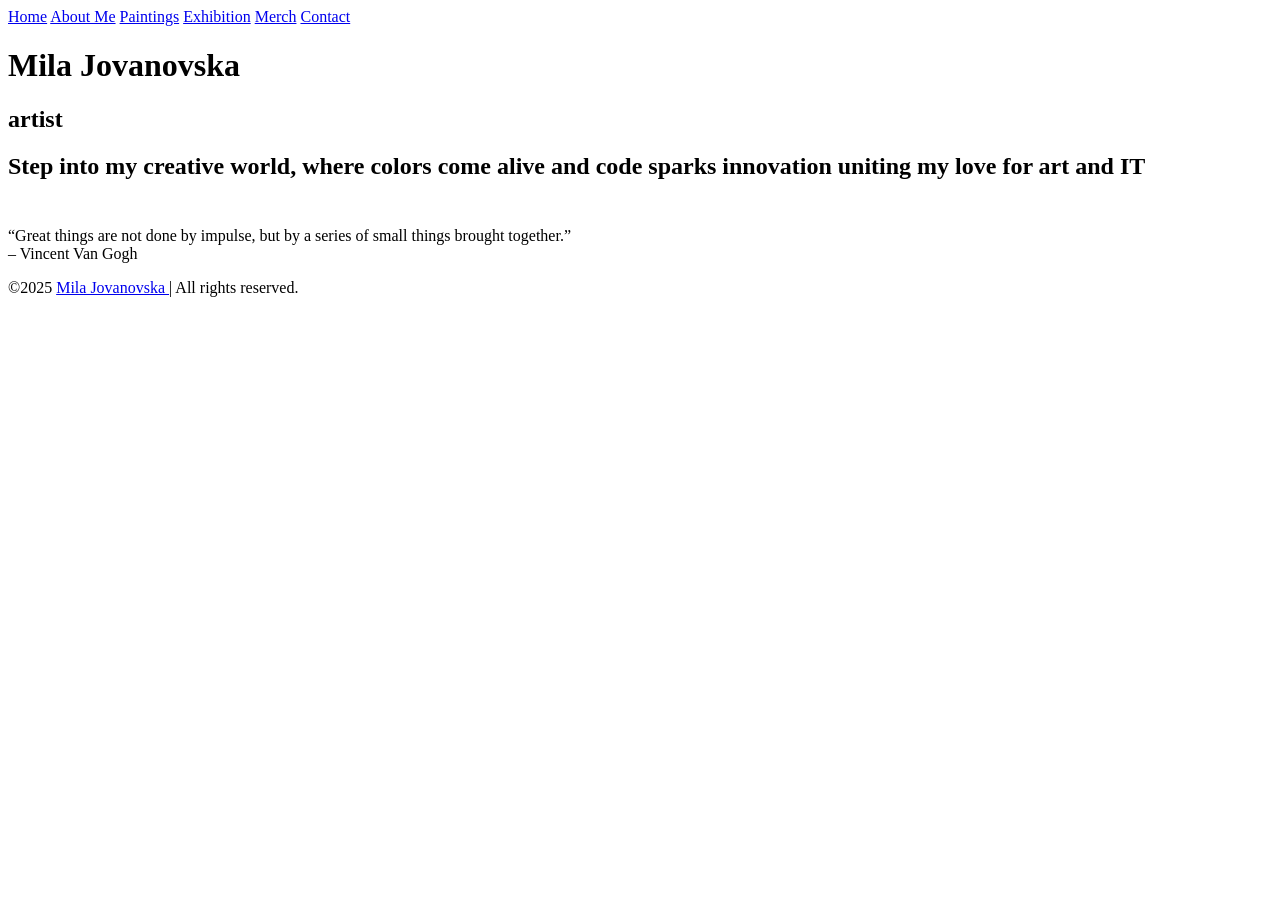
==== index.html @ a5ccb072 "Modified title" ====
<!DOCTYPE html>
<html lang="en">
<head>
    <meta charset="UTF-8">
    <title>Mila's World of Art</title>
    <link rel="stylesheet" href="main.css">
</head>
<body>
<nav class="navbar">
    <a href="index.html">Home</a>
    <a href="about.html">About Me</a>
    <a href="paintings.html">Paintings</a>
    <a href="exhibition.html">Exhibition</a>
    <a href="merch.html">Merch</a>
    <a href="contact.html">Contact</a>
</nav>

<div class="hero-section">
    <div class="blur-bg"></div>

    <div class="hero-content">

        <div class="blur-card two-column">
            <div class="left-side">
                <h1 class="name">Mila Jovanovska</h1>
                <h2 class="title">artist</h2>
            </div>
            <div class="right-side">
                <h2 class="welcome-text">
                    Step into my creative world, where colors come alive and code sparks innovation uniting my love
                    for art and IT<br><br>
                </h2>
                <p class="quote">
                    “Great things are not done by impulse, but by a series of small things brought together.”
                    <br><span class="author">– Vincent Van Gogh</span>
                </p>
            </div>
        </div>

    </div>
</div>

<footer>
    <p>&copy;2025
        <a href="https://www.instagram.com/milas_worldofart/">Mila Jovanovska </a> | All rights reserved.
    </p>
</footer>
</body>
</html>
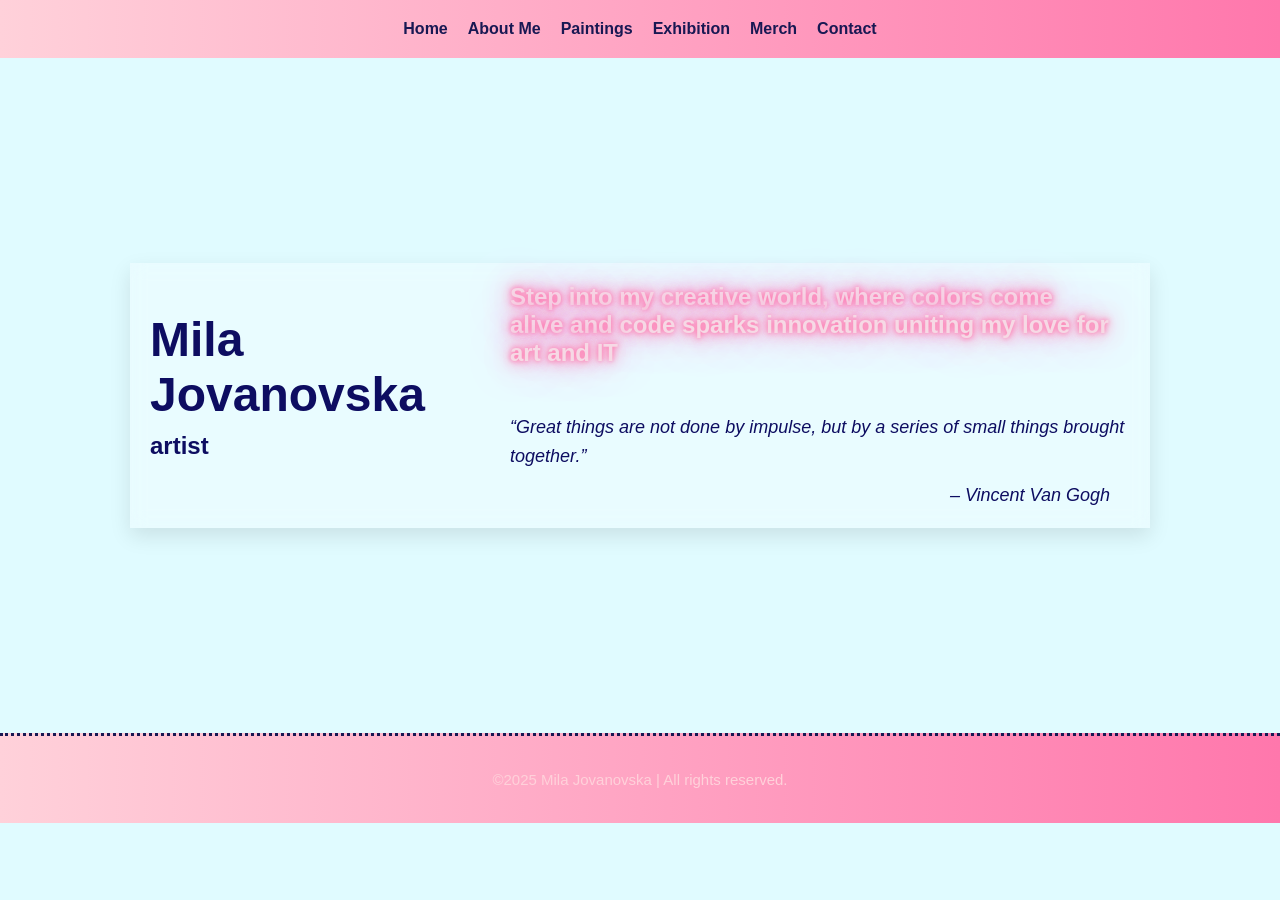
==== commit 9f16319c: "modified name" ====
--- a/index.html
+++ b/index.html
@@ -22,7 +22,7 @@
 
         <div class="blur-card two-column">
             <div class="left-side">
-                <h1 class="name">Mila Jovanovska</h1>
+                <h1 class="name"> <a href="https://milajovanovska.github.io/Mila-s_World_of_Art/about.html">Mila Jovanovska</a> </h1>
                 <h2 class="title">artist</h2>
             </div>
             <div class="right-side">
--- a/main.css
+++ b/main.css
@@ -0,0 +1,678 @@
+body {
+    background-color: #e0fbff;
+    font-family: 'Raleway', sans-serif;
+}
+
+.welcome {
+    text-align: center;
+    margin: auto;
+    padding: 20px;
+
+}
+
+.welcome h2 {
+    font-size: 26px;
+    font-weight: 600;
+    color: #333;
+    text-align: center;
+    position: relative;
+    display: inline-block;
+    padding-bottom: 8px; /* место за линијата */
+}
+
+.welcome h2::after {
+    content: "";
+    position: absolute;
+    width: 100%; /* целосна ширина на текстот */
+    height: 3px;
+    background: #00bfff;
+    bottom: 0;
+    left: 0;
+    border-radius: 2px;
+    animation: underline-grow 2s ease forwards;
+}
+
+@keyframes underline-grow {
+    from {
+        width: 0;
+        left: 0;
+    }
+    to {
+        width: 100%;
+        left: 0;
+    }
+}
+
+
+.navbar {
+    gap: 100px;
+    background-image: linear-gradient(to right, #ffd1da, #ff77ac);
+    display: flex;
+    justify-content: space-evenly;
+    padding: 100px;
+    align-items: center;
+}
+
+
+.navbar a {
+    text-decoration: none;
+    color: #181853;
+    font-weight: bold;
+    position: relative;
+    transition: transform 0.3s ease, color 0.3s ease;
+    transform-origin: center;
+    transition: transform 0.3s ease;
+}
+
+.navbar a::after {
+    content: '';
+    position: absolute;
+    left: 0;
+    bottom: -5px;
+    width: 100%;
+    height: 2px;
+    background-color: #181853;
+    transform: scaleX(0);
+}
+
+.navbar a:hover {
+    color: antiquewhite;
+    transform: scale(1.1);
+}
+
+.navbar a:hover::after {
+    transform: scaleX(1);
+    transition: transform 0.3s ease;
+}
+
+footer {
+    background-image: linear-gradient(to right, #ffd1da, #ff77ac);
+    display: flex;
+    justify-content: center;
+    font-size: 15px;
+    color: #ffd1da;
+    padding: 7px;
+    border-top: 3px dotted #181853;
+    text-decoration: none;
+}
+
+footer a {
+    text-decoration: none;
+    color: #ffd1da;
+}
+
+footer a:hover {
+    color: #afeff8;
+    transform: scale(1.1);
+
+}
+
+.exhibition-link {
+    color: #b11a6d;
+    text-decoration: underline;
+}
+
+.exhibition-link:hover {
+    color: #f6d9e5;
+}
+
+.me {
+    display: flex;
+    flex-direction: row-reverse;
+    justify-content: center;
+    align-items: center;
+    gap: 20px;
+    cursor: default;
+    margin: 70px;
+}
+
+.attention {
+    background: linear-gradient(to bottom, #e0fbff, #82c1f4);
+    border-radius: 15px;
+    padding: 20px;
+    color: #181853;
+    margin: auto;
+    width: 1000px;
+    text-align: center;
+}
+
+.attention h3 {
+    color: deeppink;
+    font-weight: bold;
+    text-align: center;
+}
+
+.merchimgs {
+    display: flex;
+    gap: 10px;
+    justify-content: center;
+    margin-bottom: 50px;
+}
+
+.merchimgs img {
+    transform: scale(1.05);
+    transition: transform 0.3s ease;
+    margin-top: 40px;
+    height: 400px;
+    width: auto;
+    box-shadow: 0 0 10px rgb(13, 13, 97);
+}
+
+.merchimgs a:nth-child(even) {
+    margin-top: 50px;
+}
+
+.merchDetails, .merchText div {
+    display: block;
+    justify-content: left;
+    text-align: left;
+    background: linear-gradient(to bottom, #e0fbff, #82c1f4);
+    border-radius: 15px;
+    padding: 30px;
+    margin: 10px;
+    color: #181853
+}
+
+.insta {
+    color: #b11a6d;
+    text-decoration: underline;
+}
+
+.insta:hover {
+    color: #f6d9e5;
+}
+
+.email {
+    color: #b11a6d;
+    text-decoration: underline;
+}
+
+.email:hover {
+    color: #f6d9e5;
+
+}
+
+.gallery {
+    display: flex;
+    flex-wrap: wrap;
+    gap: 10px;
+    justify-content: center;
+    padding: 20px;
+}
+
+.gallery img {
+    width: 150px;
+    height: 270px;
+    object-fit: cover;
+    border-radius: 6px;
+    transition: transform 0.3s ease;
+}
+
+.gallery img:hover {
+    transform: scale(1.05);
+}
+
+.exhImg {
+    display: inline-block;
+    display: flex;
+    flex-direction: row-reverse;
+    justify-content: center;
+    align-items: center;
+    gap: 20px;
+    cursor: default;
+    margin: 70px;
+}
+
+.exhImg img {
+    width: 300px;
+    height: auto;
+
+}
+
+.text {
+    width: 935px;
+
+    img {
+        height: 400px;
+        width: 450px;
+    }
+}
+
+
+body > div.me > div > p:nth-child(1) {
+    display: flex;
+    flex-direction: row;
+    align-items: center;
+    border-radius: 10px;
+    background: linear-gradient(to bottom, #e0fbff, #82c1f4);
+    padding: 30px;
+    margin: -50px;
+    color: #181853;
+    gap: 30px;
+    padding-bottom: 20px;
+
+}
+
+body > div.me > div > p:nth-child(1) img {
+    width: 300px;
+    height: auto;
+    border-radius: 10px;
+    transform: rotate(5deg);
+    box-shadow: 0 0 35px rgba(255, 255, 255, 0.85);
+    filter: brightness(1.1) contrast(1.05);
+    animation: float 6s ease-in-out infinite;
+    margin-bottom: 20px;
+    margin-right: 20px;
+
+
+}
+
+body > div.me > div > p:nth-child(1)::after {
+    content: '';
+    flex: 1;
+}
+
+.section {
+    display: flex;
+    align-items: center;
+    justify-content: center;
+    gap: 40px;
+    margin: 20px auto;
+    padding: 20px;
+    border-radius: 20px;
+    color: #181853;
+    background: linear-gradient(to bottom, #e0fbff, #82c1f4);
+    max-width: 1000px;
+    flex-wrap: wrap;
+}
+
+.project-image {
+    width: 280px;
+    height: auto;
+    border-radius: 10px;
+    transform: rotate(-5deg);
+    box-shadow: 0 0 35px rgba(255, 255, 255, 0.85);
+    filter: brightness(1.1) contrast(1.05);
+    animation: float 6s ease-in-out infinite;
+    flex-shrink: 0;
+    margin-bottom: 20px;
+    margin-left: 20px;
+}
+
+.project-text {
+    max-width: 600px;
+    font-size: 16px;
+    line-height: 1.6;
+    text-align: left;
+}
+
+
+.exhibition-link {
+    color: #b11a6d;
+    text-decoration: underline;
+}
+
+.exhibition-link:hover {
+    color: #f6d9e5;
+}
+
+
+.imgInterviews1 {
+    display: flex;
+    flex-wrap: wrap;
+    justify-content: center;
+    margin-bottom: 50px;
+    width: 1000px;
+    margin: auto;
+    gap: 40px;
+
+}
+
+.imgInterviews1 img {
+    transform: scale(1.05);
+    transition: transform 0.3s ease;
+    height: 400px;
+    width: auto;
+    box-shadow: 0 0 10px rgb(13, 13, 97);
+    border-radius: 10px;
+}
+
+.interviews {
+    padding: 50px;
+    border-radius: 20px;
+    text-align: center;
+    margin-top: -85px;
+}
+
+.interviews h2 {
+    font-size: 2.2rem;
+    margin-bottom: 20px;
+    color: #1d3557;
+    font-style: italic;
+}
+
+.flip-container {
+    display: flex;
+    flex-wrap: wrap;
+    justify-content: center;
+    gap: 25px;
+}
+
+.flip-card {
+    background-color: transparent;
+    width: 210px;
+    height: 100px;
+    perspective: 1000px;
+    position: relative;
+    transition: transform 0.3s ease, box-shadow 0.3s ease;
+}
+
+.flip-card:focus-within,
+.flip-card:active {
+    transform: scale(1.1);
+    box-shadow: 10px 20px 35px rgba(255, 105, 180, 0.4);
+    z-index: 10;
+}
+
+.flip-front, .flip-back {
+    width: 100%;
+    height: 100%;
+    position: absolute;
+    border-radius: 15px;
+    backface-visibility: hidden;
+    transition: transform 0.6s ease;
+    display: flex;
+    justify-content: center;
+    align-items: center;
+    font-size: 1rem;
+    font-weight: bold;
+    box-shadow: 0 10px 25px rgba(0, 0, 0, 0.15);
+    padding: 15px;
+    text-align: center;
+    cursor: pointer;
+    flex-direction: column;
+}
+
+
+.flip-front {
+    background-color: #ffffff;
+    color: #1d3557;
+    transform: rotateY(0deg);
+}
+
+.flip-back {
+    background-color: #1d3557;
+    color: #ffffff;
+    transform: rotateY(180deg);
+}
+
+.flip-card:hover .flip-front {
+    transform: rotateY(180deg);
+}
+
+.flip-card:hover .flip-back {
+    transform: rotateY(0deg);
+}
+
+.flip-back a {
+    margin-top: -10px;
+    color: #ffffff;
+    text-decoration: underline;
+    font-size: 0.95rem;
+    transition: color 0.3s ease;
+    cursor: pointer;
+}
+
+.flip-back a:hover {
+    color: #ff6fbd;
+    text-decoration: underline;
+}
+
+.flip-back a:active {
+    color: hotpink;
+    text-decoration: underline;
+}
+
+.exhibitionText1 {
+    max-width: 800px;
+    margin: 40px auto;
+    padding: 20px;
+    background: linear-gradient(to bottom, #e0fbff, #82c1f4);
+    border-radius: 15px;
+    box-shadow: 0 8px 25px rgba(0, 0, 0, 0.1);
+    color: #181853;
+    font-size: 1rem;
+    line-height: 1.6;
+    text-align: center;
+}
+
+.exhibitionText2 {
+    max-width: 800px;
+    margin: 40px auto;
+    padding: 20px;
+    background: linear-gradient(to bottom, #e0fbff, #82c1f4);
+    border-radius: 15px;
+    box-shadow: 0 8px 25px rgba(0, 0, 0, 0.1);
+    color: #181853;
+    font-size: 1rem;
+    line-height: 1.6;
+    text-align: center;
+}
+
+.exhibitionText3 {
+    max-width: 800px;
+    margin: 40px auto;
+    padding: 20px;
+    background: linear-gradient(to bottom, #e0fbff, #82c1f4);
+    border-radius: 15px;
+    box-shadow: 0 8px 25px rgba(0, 0, 0, 0.1);
+    color: #181853;
+    font-size: 1rem;
+    line-height: 1.6;
+    text-align: center;
+}
+
+.imgInterviews2 {
+    display: flex;
+    flex-wrap: wrap;
+    justify-content: center;
+    margin-bottom: 50px;
+    width: 1200px;
+    margin: auto;
+    gap: 40px;
+
+}
+
+.imgInterviews2 img {
+    transform: scale(1.05);
+    transition: transform 0.3s ease;
+    height: 400px;
+    width: auto;
+    box-shadow: 0 0 10px rgb(13, 13, 97);
+    border-radius: 10px;
+}
+
+body {
+    margin: 0;
+    font-family: 'Segoe UI', sans-serif;
+}
+
+.navbar {
+    display: flex;
+    justify-content: center;
+    gap: 20px;
+    padding: 20px;
+    background-color: #fff;
+}
+
+footer {
+    text-align: center;
+    padding: 20px;
+    background-color: #fff;
+}
+
+.hero-section {
+    position: relative;
+    min-height: 75vh;
+    display: flex;
+    align-items: center;
+    justify-content: center;
+    overflow: hidden;
+}
+
+.blur-bg {
+    position: absolute;
+    top: 0;
+    left: 0;
+    width: 100%;
+    height: 180%;
+    background: url("images/like_a_dream.png") no-repeat center;
+    background-size: cover;
+    filter: blur(3px);
+    z-index: 0;
+}
+
+.hero-content {
+    position: relative;
+    z-index: 1;
+    width: 100%;
+    max-width: 1200px;
+    display: flex;
+    flex-direction: column;
+    gap: 40px;
+}
+
+.blur-card {
+    background-color: rgba(255, 255, 255, 0.3);
+    backdrop-filter: blur(8px);
+    padding: 0px;
+    padding-left: 20px;
+    box-shadow: 0 8px 20px rgba(0, 0, 0, 0.1);
+    margin-top: -60px;
+    width: 1000px;
+    margin: auto;
+
+}
+
+.two-column {
+    display: flex;
+    flex-wrap: wrap;
+    gap: 40px;
+    align-items: center;
+}
+
+.left-side {
+    flex: 1;
+    text-align: left;
+}
+
+.right-side {
+    flex: 2;
+    text-align: left;
+
+}
+
+.name {
+    font-size: 48px;
+    font-weight: bold;
+    margin: 0;
+    color: #0d0d61;
+}
+
+body > div > div.hero-content > div > div.left-side > h1 > a {
+    text-decoration: none;
+    color: #0d0d61;
+
+}
+
+.title {
+    font-size: 24px;
+    color: #0d0d61;
+    margin-top: 10px;
+}
+
+.welcome-text {
+    font-size: 24px;
+    margin-bottom: 10px;
+    color: #f6d9e5;
+    text-shadow: 0 0 5px #ff7baf,
+    0 0 10px #ff7baf,
+    0 0 20px #ff7baf,
+    0 0 40px #ff7baf;
+    width: 600px;
+}
+
+.subtext {
+    font-size: 20px;
+    font-style: italic;
+    margin-bottom: 20px;
+}
+
+.quote {
+    font-size: 18px;
+    font-style: italic;
+    line-height: 1.6;
+    color: #0d0d61;
+}
+
+.author {
+    display: block;
+    margin-top: 10px;
+    text-align: right;
+    color: #0d0d61;
+    padding-right: 40px;
+}
+
+.content {
+    display: flex;
+    justify-content: center;
+}
+
+.mainImg img {
+    border-radius: 15px;
+    max-width: 100%;
+    height: auto;
+    box-shadow: 0 0 15px rgba(0, 0, 0, 0.2);
+}
+
+.contact-info {
+    max-width: 600px;
+    margin: 30px auto;
+    padding: 20px;
+    background-color: rgba(255, 255, 255, 0.3);
+    border-radius: 15px;
+    backdrop-filter: blur(6px);
+    box-shadow: 0 4px 10px rgba(0, 0, 0, 0.1);
+    text-align: center;
+}
+
+.contact-info h3 {
+    font-size: 28px;
+    margin-bottom: 15px;
+    color: #222;
+}
+
+.contact-info ul {
+    list-style: none;
+    padding: 0;
+    margin: 0;
+}
+
+.contact-info li {
+    font-size: 18px;
+    margin: 12px 0;
+    color: #333;
+}
+
+.contact-info a {
+    color: #00bfff;
+    text-decoration: none;
+    font-weight: 600;
+    transition: color 0.3s ease;
+}
+
+.contact-info a:hover {
+    color: #0077aa;
+    text-decoration: underline;
+}
+
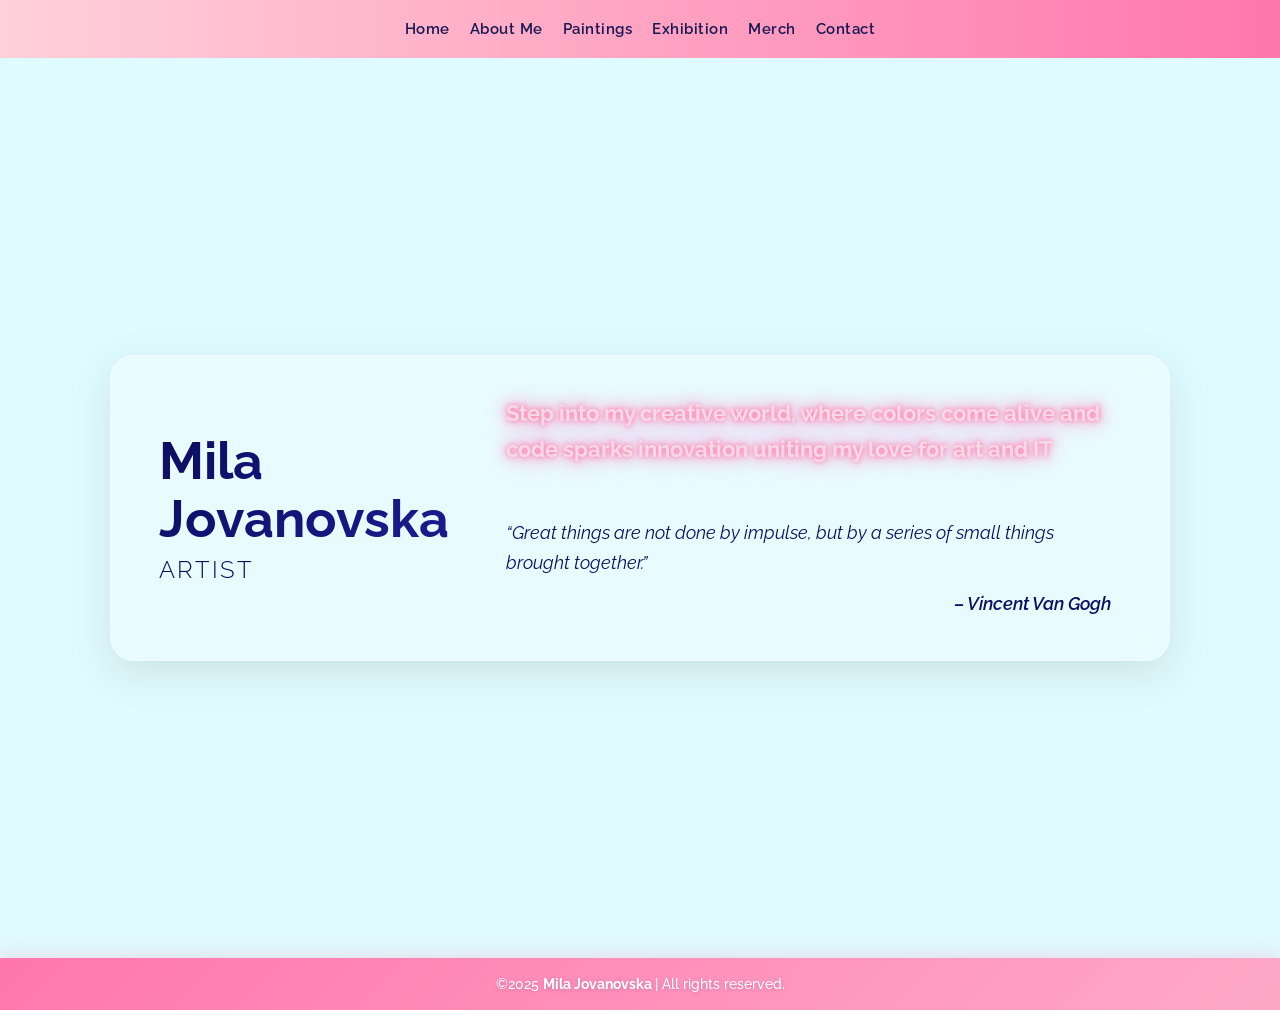
==== commit 02ba7b34: "Improve responsive design and optimize hamburger menu for mobile and tablet devices" ====
--- a/index.html
+++ b/index.html
@@ -2,17 +2,26 @@
 <html lang="en">
 <head>
     <meta charset="UTF-8">
+    <meta name="viewport" content="width=device-width, initial-scale=1.0">
     <title>Mila's World of Art</title>
     <link rel="stylesheet" href="main.css">
 </head>
 <body>
+
 <nav class="navbar">
-    <a href="index.html">Home</a>
-    <a href="about.html">About Me</a>
-    <a href="paintings.html">Paintings</a>
-    <a href="exhibition.html">Exhibition</a>
-    <a href="merch.html">Merch</a>
-    <a href="contact.html">Contact</a>
+    <button class="menu-toggle" id="menuToggle" aria-label="Toggle menu">
+        <span></span>
+        <span></span>
+        <span></span>
+    </button>
+    <div class="nav-links" id="navLinks">
+        <a href="index.html">Home</a>
+        <a href="about.html">About Me</a>
+        <a href="paintings.html">Paintings</a>
+        <a href="exhibition.html">Exhibition</a>
+        <a href="merch.html">Merch</a>
+        <a href="contact.html">Contact</a>
+    </div>
 </nav>
 
 <div class="hero-section">
@@ -22,7 +31,7 @@
 
         <div class="blur-card two-column">
             <div class="left-side">
-                <h1 class="name"> <a href="https://milajovanovska.github.io/Mila-s_World_of_Art/about.html">Mila Jovanovska</a> </h1>
+                <h1 class="name"> Mila Jovanovska</h1>
                 <h2 class="title">artist</h2>
             </div>
             <div class="right-side">
@@ -45,5 +54,8 @@
         <a href="https://www.instagram.com/milas_worldofart/">Mila Jovanovska </a> | All rights reserved.
     </p>
 </footer>
+
+<script src="menu.js"></script>
+
 </body>
 </html>
--- a/main.css
+++ b/main.css
@@ -1,534 +1,158 @@
+@import url('https://fonts.googleapis.com/css2?family=Raleway:wght@300;400;600;700&display=swap');
+
+*, *::before, *::after {
+    box-sizing: border-box;
+    margin: 0;
+    padding: 0;
+}
+* {
+    box-sizing: border-box;
+}
+
+html {
+    overflow-x: hidden;
+}
+
+img {
+    max-width: 100%;
+    height: auto;
+}
 body {
     background-color: #e0fbff;
     font-family: 'Raleway', sans-serif;
-}
-
-.welcome {
-    text-align: center;
-    margin: auto;
+    overflow-x: hidden;
+}
+
+.navbar {
+    gap: 30px;
+    row-gap: 10px;
+    background-image: linear-gradient(to right, #ffd1da, #ff77ac);
+    display: flex;
+    flex-wrap: wrap;
+    justify-content: center;
     padding: 20px;
-
-}
-
-.welcome h2 {
-    font-size: 26px;
-    font-weight: 600;
-    color: #333;
-    text-align: center;
-    position: relative;
-    display: inline-block;
-    padding-bottom: 8px; /* место за линијата */
-}
-
-.welcome h2::after {
-    content: "";
-    position: absolute;
-    width: 100%; /* целосна ширина на текстот */
-    height: 3px;
-    background: #00bfff;
-    bottom: 0;
-    left: 0;
-    border-radius: 2px;
-    animation: underline-grow 2s ease forwards;
-}
-
-@keyframes underline-grow {
-    from {
-        width: 0;
-        left: 0;
-    }
-    to {
-        width: 100%;
-        left: 0;
-    }
-}
-
-
-.navbar {
-    gap: 100px;
-    background-image: linear-gradient(to right, #ffd1da, #ff77ac);
-    display: flex;
-    justify-content: space-evenly;
-    padding: 100px;
     align-items: center;
-}
-
+    display: flex;
+    flex-wrap: wrap;
+    justify-content: center;
+    gap: 20px;
+    padding: 20px;
+    background-color: #fff;
+}
+.text {
+    width: 100%;
+    max-width: 935px;
+    padding: 0 15px;
+
+    img {
+        height: 400px;
+        width: 450px;
+        max-width: 100%;
+    }
+}
 
 .navbar a {
     text-decoration: none;
     color: #181853;
-    font-weight: bold;
+    font-weight: 600;
+    font-size: 15px;
+    letter-spacing: 0.5px;
     position: relative;
-    transition: transform 0.3s ease, color 0.3s ease;
-    transform-origin: center;
-    transition: transform 0.3s ease;
+    transition: color 0.3s ease;
 }
 
 .navbar a::after {
     content: '';
     position: absolute;
     left: 0;
-    bottom: -5px;
+    bottom: -4px;
+    width: 0;
+    height: 2px;
+    background: linear-gradient(to right, #ff77ac, #181853);
+    border-radius: 2px;
+    transition: width 0.3s ease;
+}
+
+.navbar a:hover {
+    color: #b11a6d;
+}
+
+.navbar a:hover::after {
     width: 100%;
+}
+
+.hamburger {
+    display: flex;
+    position: absolute;
+    right: 20px;
+    top: 50%;
+    transform: translateY(-50%);
+    flex-direction: column;
+    gap: 5px;
+    cursor: pointer;
+    background: none;
+    border: none;
+    padding: 6px;
+    z-index: 1100;
+}
+
+.hamburger span {
+    display: block;
+    width: 26px;
     height: 2px;
-    background-color: #181853;
-    transform: scaleX(0);
-}
-
-.navbar a:hover {
-    color: antiquewhite;
-    transform: scale(1.1);
-}
-
-.navbar a:hover::after {
-    transform: scaleX(1);
-    transition: transform 0.3s ease;
+    background: #181853;
+    border-radius: 2px;
+    transition: all 0.3s ease;
+}
+
+.hamburger.open span:nth-child(1) { transform: translateY(7px) rotate(45deg); }
+.hamburger.open span:nth-child(2) { opacity: 0; }
+.hamburger.open span:nth-child(3) { transform: translateY(-7px) rotate(-45deg); }
+
+.nav-links {
+    display: flex;
+    gap: 40px;
+    align-items: center;
 }
 
 footer {
-    background-image: linear-gradient(to right, #ffd1da, #ff77ac);
-    display: flex;
-    justify-content: center;
-    font-size: 15px;
-    color: #ffd1da;
-    padding: 7px;
-    border-top: 3px dotted #181853;
-    text-decoration: none;
-}
-
-footer a {
-    text-decoration: none;
-    color: #ffd1da;
-}
-
-footer a:hover {
-    color: #afeff8;
-    transform: scale(1.1);
-
-}
-
-.exhibition-link {
-    color: #b11a6d;
-    text-decoration: underline;
-}
-
-.exhibition-link:hover {
-    color: #f6d9e5;
-}
-
-.me {
-    display: flex;
-    flex-direction: row-reverse;
-    justify-content: center;
-    align-items: center;
-    gap: 20px;
-    cursor: default;
-    margin: 70px;
-}
-
-.attention {
-    background: linear-gradient(to bottom, #e0fbff, #82c1f4);
-    border-radius: 15px;
-    padding: 20px;
-    color: #181853;
-    margin: auto;
-    width: 1000px;
+    display: flex;
+    justify-content: center;
+    font-size: 14px;
     text-align: center;
-}
-
-.attention h3 {
-    color: deeppink;
-    font-weight: bold;
-    text-align: center;
-}
-
-.merchimgs {
-    display: flex;
-    gap: 10px;
-    justify-content: center;
-    margin-bottom: 50px;
-}
-
-.merchimgs img {
-    transform: scale(1.05);
-    transition: transform 0.3s ease;
-    margin-top: 40px;
-    height: 400px;
-    width: auto;
-    box-shadow: 0 0 10px rgb(13, 13, 97);
-}
-
-.merchimgs a:nth-child(even) {
-    margin-top: 50px;
-}
-
-.merchDetails, .merchText div {
-    display: block;
-    justify-content: left;
-    text-align: left;
-    background: linear-gradient(to bottom, #e0fbff, #82c1f4);
-    border-radius: 15px;
-    padding: 30px;
-    margin: 10px;
-    color: #181853
-}
-
-.insta {
-    color: #b11a6d;
-    text-decoration: underline;
-}
-
-.insta:hover {
-    color: #f6d9e5;
-}
-
-.email {
-    color: #b11a6d;
-    text-decoration: underline;
-}
-
-.email:hover {
-    color: #f6d9e5;
-
-}
-
-.gallery {
-    display: flex;
-    flex-wrap: wrap;
-    gap: 10px;
-    justify-content: center;
-    padding: 20px;
-}
-
-.gallery img {
-    width: 150px;
-    height: 270px;
-    object-fit: cover;
-    border-radius: 6px;
-    transition: transform 0.3s ease;
-}
-
-.gallery img:hover {
-    transform: scale(1.05);
-}
-
-.exhImg {
-    display: inline-block;
-    display: flex;
-    flex-direction: row-reverse;
-    justify-content: center;
-    align-items: center;
-    gap: 20px;
-    cursor: default;
-    margin: 70px;
-}
-
-.exhImg img {
-    width: 300px;
-    height: auto;
-
-}
-
-.text {
-    width: 935px;
-
-    img {
-        height: 400px;
-        width: 450px;
-    }
-}
-
-
-body > div.me > div > p:nth-child(1) {
-    display: flex;
-    flex-direction: row;
-    align-items: center;
-    border-radius: 10px;
-    background: linear-gradient(to bottom, #e0fbff, #82c1f4);
-    padding: 30px;
-    margin: -50px;
-    color: #181853;
-    gap: 30px;
-    padding-bottom: 20px;
-
-}
-
-body > div.me > div > p:nth-child(1) img {
-    width: 300px;
-    height: auto;
-    border-radius: 10px;
-    transform: rotate(5deg);
-    box-shadow: 0 0 35px rgba(255, 255, 255, 0.85);
-    filter: brightness(1.1) contrast(1.05);
-    animation: float 6s ease-in-out infinite;
-    margin-bottom: 20px;
-    margin-right: 20px;
-
-
-}
-
-body > div.me > div > p:nth-child(1)::after {
-    content: '';
-    flex: 1;
-}
-
-.section {
-    display: flex;
-    align-items: center;
-    justify-content: center;
-    gap: 40px;
-    margin: 20px auto;
-    padding: 20px;
-    border-radius: 20px;
-    color: #181853;
-    background: linear-gradient(to bottom, #e0fbff, #82c1f4);
-    max-width: 1000px;
-    flex-wrap: wrap;
-}
-
-.project-image {
-    width: 280px;
-    height: auto;
-    border-radius: 10px;
-    transform: rotate(-5deg);
-    box-shadow: 0 0 35px rgba(255, 255, 255, 0.85);
-    filter: brightness(1.1) contrast(1.05);
-    animation: float 6s ease-in-out infinite;
-    flex-shrink: 0;
-    margin-bottom: 20px;
-    margin-left: 20px;
-}
-
-.project-text {
-    max-width: 600px;
-    font-size: 16px;
-    line-height: 1.6;
-    text-align: left;
-}
-
-
-.exhibition-link {
-    color: #b11a6d;
-    text-decoration: underline;
-}
-
-.exhibition-link:hover {
-    color: #f6d9e5;
-}
-
-
-.imgInterviews1 {
-    display: flex;
-    flex-wrap: wrap;
-    justify-content: center;
-    margin-bottom: 50px;
-    width: 1000px;
-    margin: auto;
-    gap: 40px;
-
-}
-
-.imgInterviews1 img {
-    transform: scale(1.05);
-    transition: transform 0.3s ease;
-    height: 400px;
-    width: auto;
-    box-shadow: 0 0 10px rgb(13, 13, 97);
-    border-radius: 10px;
-}
-
-.interviews {
-    padding: 50px;
-    border-radius: 20px;
-    text-align: center;
-    margin-top: -85px;
-}
-
-.interviews h2 {
-    font-size: 2.2rem;
-    margin-bottom: 20px;
-    color: #1d3557;
-    font-style: italic;
-}
-
-.flip-container {
-    display: flex;
-    flex-wrap: wrap;
-    justify-content: center;
-    gap: 25px;
-}
-
-.flip-card {
-    background-color: transparent;
-    width: 210px;
-    height: 100px;
-    perspective: 1000px;
-    position: relative;
-    transition: transform 0.3s ease, box-shadow 0.3s ease;
-}
-
-.flip-card:focus-within,
-.flip-card:active {
-    transform: scale(1.1);
-    box-shadow: 10px 20px 35px rgba(255, 105, 180, 0.4);
-    z-index: 10;
-}
-
-.flip-front, .flip-back {
-    width: 100%;
-    height: 100%;
-    position: absolute;
-    border-radius: 15px;
-    backface-visibility: hidden;
-    transition: transform 0.6s ease;
-    display: flex;
-    justify-content: center;
-    align-items: center;
-    font-size: 1rem;
-    font-weight: bold;
-    box-shadow: 0 10px 25px rgba(0, 0, 0, 0.15);
-    padding: 15px;
-    text-align: center;
-    cursor: pointer;
-    flex-direction: column;
-}
-
-
-.flip-front {
-    background-color: #ffffff;
-    color: #1d3557;
-    transform: rotateY(0deg);
-}
-
-.flip-back {
-    background-color: #1d3557;
-    color: #ffffff;
-    transform: rotateY(180deg);
-}
-
-.flip-card:hover .flip-front {
-    transform: rotateY(180deg);
-}
-
-.flip-card:hover .flip-back {
-    transform: rotateY(0deg);
-}
-
-.flip-back a {
-    margin-top: -10px;
-    color: #ffffff;
-    text-decoration: underline;
-    font-size: 0.95rem;
-    transition: color 0.3s ease;
-    cursor: pointer;
-}
-
-.flip-back a:hover {
-    color: #ff6fbd;
-    text-decoration: underline;
-}
-
-.flip-back a:active {
-    color: hotpink;
-    text-decoration: underline;
-}
-
-.exhibitionText1 {
-    max-width: 800px;
-    margin: 40px auto;
-    padding: 20px;
-    background: linear-gradient(to bottom, #e0fbff, #82c1f4);
-    border-radius: 15px;
-    box-shadow: 0 8px 25px rgba(0, 0, 0, 0.1);
-    color: #181853;
-    font-size: 1rem;
-    line-height: 1.6;
-    text-align: center;
-}
-
-.exhibitionText2 {
-    max-width: 800px;
-    margin: 40px auto;
-    padding: 20px;
-    background: linear-gradient(to bottom, #e0fbff, #82c1f4);
-    border-radius: 15px;
-    box-shadow: 0 8px 25px rgba(0, 0, 0, 0.1);
-    color: #181853;
-    font-size: 1rem;
-    line-height: 1.6;
-    text-align: center;
-}
-
-.exhibitionText3 {
-    max-width: 800px;
-    margin: 40px auto;
-    padding: 20px;
-    background: linear-gradient(to bottom, #e0fbff, #82c1f4);
-    border-radius: 15px;
-    box-shadow: 0 8px 25px rgba(0, 0, 0, 0.1);
-    color: #181853;
-    font-size: 1rem;
-    line-height: 1.6;
-    text-align: center;
-}
-
-.imgInterviews2 {
-    display: flex;
-    flex-wrap: wrap;
-    justify-content: center;
-    margin-bottom: 50px;
-    width: 1200px;
-    margin: auto;
-    gap: 40px;
-
-}
-
-.imgInterviews2 img {
-    transform: scale(1.05);
-    transition: transform 0.3s ease;
-    height: 400px;
-    width: auto;
-    box-shadow: 0 0 10px rgb(13, 13, 97);
-    border-radius: 10px;
-}
-
-body {
-    margin: 0;
-    font-family: 'Segoe UI', sans-serif;
-}
-
-.navbar {
-    display: flex;
-    justify-content: center;
-    gap: 20px;
-    padding: 20px;
-    background-color: #fff;
-}
-
-footer {
-    text-align: center;
-    padding: 20px;
-    background-color: #fff;
+    background: linear-gradient(135deg, #ff77ac 0%, #ffb3cc 40%, #ffd1da 70%, #ff8fc0 100%);
+    background-size: 300% 300%;
+    animation: footerShimmer 8s ease infinite;
+    border-top: none;
+    padding: 18px 20px;
+    box-shadow: 0 -2px 20px rgba(255, 119, 172, 0.25);
+}
+
+footer p { color: #fff; text-shadow: 0 1px 4px rgba(24, 24, 83, 0.2); font-weight: 500; }
+footer a { color: #fff; font-weight: 700; text-decoration: none; transition: color 0.3s ease; }
+footer a:hover { color: #e0fbff; }
+
+@keyframes footerShimmer {
+    0%   { background-position: 0% 50%; }
+    50%  { background-position: 100% 50%; }
+    100% { background-position: 0% 50%; }
 }
 
 .hero-section {
     position: relative;
-    min-height: 75vh;
+    min-height: 100vh;
+    min-height: 100dvh;
     display: flex;
     align-items: center;
     justify-content: center;
     overflow: hidden;
 }
-
 .blur-bg {
     position: absolute;
-    top: 0;
-    left: 0;
-    width: 100%;
-    height: 180%;
-    background: url("images/like_a_dream.png") no-repeat center;
-    background-size: cover;
+    inset: 0;
+    background: url("images/like_a_dream.png") no-repeat center / cover;
     filter: blur(3px);
+    transform: scale(1.05);
     z-index: 0;
 }
 
@@ -536,22 +160,22 @@
     position: relative;
     z-index: 1;
     width: 100%;
-    max-width: 1200px;
+    max-width: 1100px;
+    padding: 20px;
     display: flex;
     flex-direction: column;
     gap: 40px;
 }
 
 .blur-card {
-    background-color: rgba(255, 255, 255, 0.3);
-    backdrop-filter: blur(8px);
-    padding: 0px;
-    padding-left: 20px;
-    box-shadow: 0 8px 20px rgba(0, 0, 0, 0.1);
-    margin-top: -60px;
-    width: 1000px;
-    margin: auto;
-
+    background: rgba(255, 255, 255, 0.28);
+    backdrop-filter: blur(12px);
+    -webkit-backdrop-filter: blur(12px);
+    border: 1px solid rgba(255, 255, 255, 0.4);
+    border-radius: 24px;
+    padding: 40px 48px;
+    box-shadow: 0 12px 40px rgba(0, 0, 0, 0.1);
+    width: 100%;
 }
 
 .two-column {
@@ -561,57 +185,52 @@
     align-items: center;
 }
 
-.left-side {
-    flex: 1;
-    text-align: left;
-}
-
-.right-side {
-    flex: 2;
-    text-align: left;
-
-}
+.left-side { flex: 1; min-width: 200px; text-align: left; }
+.right-side { flex: 2; min-width: 260px; text-align: left; }
 
 .name {
-    font-size: 48px;
-    font-weight: bold;
-    margin: 0;
+    font-size: clamp(32px, 5vw, 52px);
+    font-weight: 700;
+    line-height: 1.1;
+    background: linear-gradient(135deg, #0d0d61, #1a1a8c, #0d0d61);
+    background-size: 200% auto;
+    -webkit-background-clip: text;
+    -webkit-text-fill-color: transparent;
+    background-clip: text;
+    animation: nameShine 4s linear infinite;
+}
+
+@keyframes nameShine {
+    0%   { background-position: 0% center; }
+    100% { background-position: 200% center; }
+}
+
+.title {
+    font-size: clamp(16px, 2.5vw, 24px);
     color: #0d0d61;
-}
-
-body > div > div.hero-content > div > div.left-side > h1 > a {
-    text-decoration: none;
-    color: #0d0d61;
-
-}
-
-.title {
-    font-size: 24px;
-    color: #0d0d61;
-    margin-top: 10px;
+    margin-top: 8px;
+    font-weight: 300;
+    letter-spacing: 2px;
+    text-transform: uppercase;
 }
 
 .welcome-text {
-    font-size: 24px;
-    margin-bottom: 10px;
+    font-size: clamp(16px, 2.2vw, 22px);
+    margin-bottom: 16px;
     color: #f6d9e5;
-    text-shadow: 0 0 5px #ff7baf,
-    0 0 10px #ff7baf,
-    0 0 20px #ff7baf,
-    0 0 40px #ff7baf;
-    width: 600px;
-}
-
-.subtext {
-    font-size: 20px;
+    width: 100%;
+    max-width: 600px;
+    text-shadow:
+            0 0 5px #ff7baf,
+            0 0 12px #ff7baf,
+            0 0 25px #ff7baf;
+    line-height: 1.6;
+}
+
+.quote {
+    font-size: clamp(14px, 1.8vw, 18px);
     font-style: italic;
-    margin-bottom: 20px;
-}
-
-.quote {
-    font-size: 18px;
-    font-style: italic;
-    line-height: 1.6;
+    line-height: 1.7;
     color: #0d0d61;
 }
 
@@ -620,47 +239,455 @@
     margin-top: 10px;
     text-align: right;
     color: #0d0d61;
-    padding-right: 40px;
-}
-
-.content {
-    display: flex;
-    justify-content: center;
-}
-
-.mainImg img {
-    border-radius: 15px;
+    padding-right: 10px;
+    font-weight: 600;
+}
+
+.welcome {
+    text-align: center;
+    margin: 40px auto 20px;
+    padding: 0 20px;
+}
+
+.welcome h2 {
+    font-size: clamp(18px, 3vw, 26px);
+    font-weight: 600;
+    color: #333;
+    display: inline-block;
+    padding-bottom: 8px;
+    position: relative;
+}
+
+.welcome h2::after {
+    content: "";
+    position: absolute;
+    bottom: 0;
+    left: 0;
+    height: 3px;
+    width: 0;
+    background: #00bfff;
+    border-radius: 2px;
+    animation: underline-grow 1.2s ease forwards 0.3s;
+}
+
+@keyframes underline-grow {
+    to { width: 100%; }
+}
+
+.about-bio {
+    display: flex;
+    align-items: flex-start;
+    gap: 48px;
+    max-width: 1000px;
+    width: calc(100% - 40px);
+    margin: 40px auto;
+    padding: 40px;
+    background: linear-gradient(135deg, #e0fbff, #c8ecff);
+    border-radius: 24px;
+    box-shadow: 0 8px 32px rgba(0, 0, 0, 0.07);
+}
+
+.bio-img {
+    width: 300px;
+    flex-shrink: 0;
+    height: auto;
+    border-radius: 16px;
+    transform: rotate(3deg);
+    box-shadow: 0 0 35px rgba(255, 255, 255, 0.85), 0 8px 32px rgba(13, 13, 97, 0.12);
+    filter: brightness(1.05) contrast(1.05);
+    animation: float 6s ease-in-out infinite;
+    order: 2;
+}
+
+.bio-text {
+    flex: 1;
+    color: #181853;
+    font-size: clamp(15px, 1.8vw, 17px);
+    line-height: 1.85;
+    order: 1;
+}
+
+.bio-text p { opacity: 0;
+    filter: blur(10px);
+    transform: translateY(25px);
+    transition: opacity 1.2s cubic-bezier(0.16, 1, 0.3, 1),
+    filter 1.2s cubic-bezier(0.16, 1, 0.3, 1),
+    transform 1.2s cubic-bezier(0.16, 1, 0.3, 1);
+ }
+.bio-text p.visible {
+    opacity: 1;
+    filter: blur(0);
+    transform: translateY(0);
+}
+
+.bio-text p:last-child { margin-bottom: 0; }
+
+@keyframes float {
+    0%, 100% { transform: rotate(3deg) translateY(0); }
+    50%       { transform: rotate(3deg) translateY(-10px); }
+}
+
+.section {
+    display: flex;
+    align-items: center;
+    justify-content: center;
+    gap: 40px;
+    margin: 30px auto;
+    padding: 30px;
+    border-radius: 20px;
+    color: #181853;
+    background: linear-gradient(135deg, #e0fbff, #82c1f4);
+    max-width: 900px;
+    width: calc(100% - 40px);
+    flex-wrap: wrap;
+}
+
+.project-image {
+    width: clamp(180px, 30vw, 280px);
+    height: auto;
+    border-radius: 10px;
+    transform: rotate(-3deg);
+    box-shadow: 0 0 35px rgba(255, 255, 255, 0.85);
+    filter: brightness(1.1) contrast(1.05);
+    animation: floatReverse 6s ease-in-out infinite;
+    flex-shrink: 0;
+}
+
+@keyframes floatReverse {
+    0%, 100% { transform: rotate(-3deg) translateY(0); }
+    50%       { transform: rotate(-3deg) translateY(-10px); }
+}
+
+.project-text {
+    max-width: 520px;
+    font-size: 16px;
+    line-height: 1.7;
+}
+
+.gallery {
+    display: flex;
+    flex-wrap: wrap;
+    gap: 12px;
+    justify-content: center;
+    padding: 30px 20px;
+}
+
+.gallery img {
+    width: clamp(110px, 18vw, 160px);
+    height: clamp(190px, 28vw, 280px);
+    object-fit: cover;
+    border-radius: 10px;
+    box-shadow: 0 4px 16px rgba(0,0,0,0.08);
+    transition: transform 0.35s ease, box-shadow 0.35s ease;
+}
+
+.gallery a:hover img {
+    transform: scale(1.06) translateY(-4px);
+    box-shadow: 0 16px 36px rgba(0,0,0,0.18);
+}
+
+.gallery a {
+    opacity: 0;
+    transform: translateY(40px);
+    transition:
+            opacity 0.8s ease,
+            transform 0.8s ease;
+}
+
+.gallery a.visible {
+    opacity: 1;
+    transform: translateY(0);
+}
+
+.imgInterviews1 {
+    display: flex;
+    flex-wrap: wrap;
+    justify-content: center;
+    gap: 20px;
+    max-width: 1000px;
+    width: 100%;
+    margin: 30px auto;
+}
+
+.imgInterviews1 img {
+    height: clamp(200px, 35vw, 400px);
+    width: auto;
     max-width: 100%;
-    height: auto;
-    box-shadow: 0 0 15px rgba(0, 0, 0, 0.2);
+    border-radius: 12px;
+    box-shadow: 0 6px 20px rgba(13, 13, 97, 0.2);
+    transition: transform 0.35s ease;
+}
+
+.imgInterviews1 img:hover { transform: scale(1.03); }
+
+.imgInterviews2 {
+    display: flex;
+    flex-wrap: wrap;
+    justify-content: center;
+    gap: 20px;
+    width: 100%;
+    max-width: 1200px;
+    margin: 30px auto;
+}
+
+.imgInterviews2 img {
+    height: clamp(200px, 35vw, 400px);
+    width: auto;
+    max-width: 100%;
+    border-radius: 12px;
+    box-shadow: 0 6px 20px rgba(13, 13, 97, 0.2);
+    transition: transform 0.35s ease;
+}
+
+.imgInterviews2 img:hover { transform: scale(1.03); }
+
+.exhibitionText1,
+.exhibitionText2,
+.exhibitionText3 {
+    max-width: 760px;
+    width: calc(100% - 40px);
+    margin: 30px auto;
+    padding: 28px 32px;
+    background: linear-gradient(135deg, #e0fbff, #82c1f4);
+    border-radius: 18px;
+    box-shadow: 0 8px 28px rgba(0, 0, 0, 0.08);
+    color: #181853;
+    font-size: clamp(15px, 1.8vw, 17px);
+    line-height: 1.75;
+    text-align: center;
+}
+
+.interviews {
+    padding: 40px 20px;
+    text-align: center;
+}
+
+.interviews h2 {
+    font-size: clamp(1.4rem, 3vw, 2.2rem);
+    margin-bottom: 30px;
+    color: #1d3557;
+    font-style: italic;
+}
+
+.flip-container {
+    display: flex;
+    flex-wrap: wrap;
+    justify-content: center;
+    gap: 20px;
+}
+
+.flip-card {
+    background-color: transparent;
+    width: clamp(160px, 22vw, 210px);
+    height: 100px;
+    perspective: 1000px;
+    position: relative;
+    transition: transform 0.3s ease, box-shadow 0.3s ease;
+}
+
+.flip-card:hover {
+    transform: scale(1.07);
+    box-shadow: 0 12px 30px rgba(255, 105, 180, 0.3);
+    z-index: 10;
+}
+
+.flip-front, .flip-back {
+    width: 100%;
+    height: 100%;
+    position: absolute;
+    border-radius: 14px;
+    backface-visibility: hidden;
+    transition: transform 0.6s ease;
+    display: flex;
+    justify-content: center;
+    align-items: center;
+    font-size: clamp(0.8rem, 1.5vw, 1rem);
+    font-weight: bold;
+    box-shadow: 0 6px 20px rgba(0, 0, 0, 0.12);
+    padding: 12px;
+    text-align: center;
+    cursor: pointer;
+    flex-direction: column;
+}
+
+.flip-front { background: #ffffff; color: #1d3557; transform: rotateY(0deg); }
+.flip-back  { background: #1d3557; color: #ffffff; transform: rotateY(180deg); }
+.flip-card:hover .flip-front { transform: rotateY(180deg); }
+.flip-card:hover .flip-back  { transform: rotateY(0deg); }
+
+.flip-back a {
+    margin-top: -8px;
+    color: #ffffff;
+    text-decoration: underline;
+    font-size: 0.9rem;
+    transition: color 0.3s ease;
+}
+.flip-back a:hover { color: #ff6fbd; }
+
+.merch-grid {
+    display: flex;
+    align-items: flex-end;
+    justify-content: center;
+    gap: 16px;
+    padding: 40px 20px 20px;
+    max-width: 1000px;
+    margin: 0 auto;
+    flex-wrap: wrap;
+}
+
+.merch-card {
+    position: relative;
+    border-radius: 16px;
+    overflow: hidden;
+    box-shadow: 0 8px 28px rgba(13, 13, 97, 0.15);
+    transition: transform 0.4s cubic-bezier(0.22, 1, 0.36, 1), box-shadow 0.4s ease;
+    display: block;
+    text-decoration: none;
+}
+
+.merch-card--tall  { width: clamp(160px, 22vw, 230px); }
+.merch-card--short { width: clamp(140px, 19vw, 200px); }
+
+.merch-card--offset { transform: translateY(-40px); }
+.merch-card--offset:hover { transform: translateY(-46px) scale(1.04); }
+.merch-card:not(.merch-card--offset):hover {
+    transform: scale(1.04) translateY(-6px);
+    box-shadow: 0 20px 48px rgba(13, 13, 97, 0.22);
+}
+
+.merch-card img {
+    display: block;
+    width: 100%;
+    object-fit: cover;
+}
+
+.merch-card--tall  img { height: clamp(260px, 38vw, 420px); }
+.merch-card--short img { height: clamp(200px, 28vw, 320px); }
+
+.merch-label {
+    position: absolute;
+    bottom: 0;
+    left: 0;
+    right: 0;
+    padding: 10px 14px;
+    background: linear-gradient(to top, rgba(24, 24, 83, 0.7), transparent);
+    color: #fff;
+    font-size: 12px;
+    font-weight: 600;
+    letter-spacing: 1.5px;
+    text-transform: uppercase;
+    opacity: 0;
+    transition: opacity 0.3s ease;
+}
+
+.merch-card:hover .merch-label { opacity: 1; }
+
+.sticker-grid {
+    display: flex;
+    align-items: flex-end;
+    justify-content: center;
+    gap: 24px;
+    padding: 20px 20px 40px;
+    max-width: 600px;
+    margin: 0 auto;
+    flex-wrap: wrap;
+}
+
+.sticker-card {
+    position: relative;
+    border-radius: 16px;
+    overflow: hidden;
+    box-shadow: 0 8px 28px rgba(13, 13, 97, 0.15);
+    transition: transform 0.4s cubic-bezier(0.22, 1, 0.36, 1), box-shadow 0.4s ease;
+    display: block;
+    width: clamp(180px, 36vw, 240px);
+    text-decoration: none;
+}
+
+.sticker-card img {
+    display: block;
+    width: 100%;
+    height: clamp(220px, 36vw, 300px);
+    object-fit: cover;
+}
+
+.sticker-card--offset { transform: translateY(-32px); }
+.sticker-card--offset:hover { transform: translateY(-37px) scale(1.05); }
+.sticker-card:not(.sticker-card--offset):hover {
+    transform: scale(1.05) translateY(-5px);
+    box-shadow: 0 20px 48px rgba(13, 13, 97, 0.22);
+}
+
+.sticker-card .merch-label { opacity: 0; transition: opacity 0.3s ease; }
+.sticker-card:hover .merch-label { opacity: 1; }
+
+.merchimgs {
+    display: flex;
+    flex-wrap: wrap;
+    gap: 16px;
+    justify-content: center;
+    padding: 20px;
+}
+
+.merchDetails {
+    max-width: 800px;
+    width: calc(100% - 40px);
+    margin: 20px auto;
+    background: linear-gradient(135deg, #e0fbff, #82c1f4);
+    border-radius: 18px;
+    padding: 30px;
+    color: #181853;
+}
+
+.merchText p {
+    font-size: clamp(15px, 1.8vw, 17px);
+    line-height: 1.75;
+    margin-bottom: 14px;
+}
+
+.attention {
+    background: linear-gradient(135deg, #e0fbff, #82c1f4);
+    border-radius: 18px;
+    padding: 28px 32px;
+    color: #181853;
+    margin: 20px auto;
+    width: 100%;
+    max-width: 1000px;
+    text-align: center;
+    font-size: clamp(15px, 1.8vw, 17px);
+    line-height: 1.75;
+}
+
+.attention h3 {
+    color: deeppink;
+    font-weight: bold;
+    margin-bottom: 12px;
 }
 
 .contact-info {
-    max-width: 600px;
-    margin: 30px auto;
-    padding: 20px;
-    background-color: rgba(255, 255, 255, 0.3);
-    border-radius: 15px;
-    backdrop-filter: blur(6px);
-    box-shadow: 0 4px 10px rgba(0, 0, 0, 0.1);
+    max-width: 520px;
+    width: calc(100% - 40px);
+    margin: 30px auto 50px;
+    padding: 30px;
+    background: rgba(255, 255, 255, 0.45);
+    border-radius: 18px;
+    backdrop-filter: blur(10px);
+    -webkit-backdrop-filter: blur(10px);
+    box-shadow: 0 8px 28px rgba(0, 0, 0, 0.1);
     text-align: center;
 }
 
 .contact-info h3 {
-    font-size: 28px;
-    margin-bottom: 15px;
+    font-size: clamp(20px, 3vw, 28px);
+    margin-bottom: 20px;
     color: #222;
 }
 
-.contact-info ul {
-    list-style: none;
-    padding: 0;
-    margin: 0;
-}
+.contact-info ul { list-style: none; }
 
 .contact-info li {
-    font-size: 18px;
-    margin: 12px 0;
+    font-size: clamp(15px, 2vw, 18px);
+    margin: 14px 0;
     color: #333;
 }
 
@@ -671,8 +698,472 @@
     transition: color 0.3s ease;
 }
 
-.contact-info a:hover {
-    color: #0077aa;
-    text-decoration: underline;
-}
-
+.contact-info a:hover { color: #0077aa; text-decoration: underline; }
+
+.exhibition-link { color: #b11a6d; text-decoration: underline; }
+.exhibition-link:hover { color: #f6d9e5; }
+.insta  { color: #b11a6d; text-decoration: underline; }
+.insta:hover  { color: #f6d9e5; }
+.email  { color: #b11a6d; text-decoration: underline; }
+.email:hover  { color: #f6d9e5; }
+
+.reveal {
+    opacity: 1;
+    transform: translateY(36px);
+    transition: opacity 0.7s cubic-bezier(0.22, 1, 0.36, 1),
+    transform 0.7s cubic-bezier(0.22, 1, 0.36, 1);
+}
+
+.reveal.visible {
+    opacity: 1;
+    transform: translateY(0);
+}
+
+.reveal-left {
+    opacity: 1;
+    transform: translateX(-40px);
+    transition: opacity 0.7s cubic-bezier(0.22, 1, 0.36, 1),
+    transform 0.7s cubic-bezier(0.22, 1, 0.36, 1);
+}
+
+.reveal-left.visible  { opacity: 1; transform: translateX(0); }
+
+.reveal-right {
+    opacity: 1;
+    transform: translateX(40px);
+    transition: opacity 0.7s cubic-bezier(0.22, 1, 0.36, 1),
+    transform 0.7s cubic-bezier(0.22, 1, 0.36, 1);
+}
+
+.reveal-right.visible { opacity: 1; transform: translateX(0); }
+
+.delay-1 { transition-delay: 0.1s; }
+.delay-2 { transition-delay: 0.2s; }
+.delay-3 { transition-delay: 0.3s; }
+.delay-4 { transition-delay: 0.4s; }
+
+@media (max-width: 900px) {
+    .navbar {
+        gap: 20px;
+        padding: 14px 24px;
+    }
+
+    .blur-card {
+        background-color: rgba(255, 255, 255, 0.3);
+        backdrop-filter: blur(8px);
+        padding: 20px;
+        box-shadow: 0 8px 20px rgba(0, 0, 0, 0.1);
+        margin-top: -60px;
+        width: 100%;
+        max-width: 1000px;
+        margin: auto;
+    }
+
+    .section {
+        flex-direction: column;
+        text-align: center;
+    }
+
+    .imgInterviews2 {
+        max-width: 100%;
+    }
+
+    .about-bio {
+        gap: 30px;
+        padding: 28px;
+    }
+}
+
+@media (max-width: 600px) {
+    .hamburger { display: flex; }
+
+    .navbar {
+        flex-direction: column;
+        align-items: flex-start;
+        padding: 14px 20px;
+        gap: 0;
+        position: relative;
+        min-height: 50px;
+    }
+
+    .nav-links {
+        display: none;
+        flex-direction: column;
+        gap: 0;
+        width: 100%;
+        margin-top: 10px;
+    }
+
+    .nav-links.open { display: flex; }
+
+    .nav-links a {
+        padding: 12px 4px;
+        border-bottom: 1px solid rgba(24, 24, 83, 0.1);
+        width: 100%;
+        font-size: 16px;
+    }
+
+    .nav-links a:last-child { border-bottom: none; }
+
+
+    .blur-card { padding: 24px 18px; border-radius: 16px; }
+    .two-column { flex-direction: column; gap: 20px; }
+
+    .project-image { width: 100%; max-width: 260px; }
+
+    .about-bio {
+        flex-direction: column;
+        align-items: center;
+        text-align: center;
+        padding: 24px 18px;
+    }
+
+    .bio-img {
+        order: 1;
+        width: 100%;
+        max-width: 260px;
+        transform: rotate(0deg);
+        animation: none;
+    }
+
+    .bio-text { order: 2; }
+
+    header, section, footer, div, img, p, a {
+        box-sizing: border-box;
+    }
+
+    .gallery img {
+        width: clamp(110px, 18vw, 160px);
+        height: clamp(190px, 28vw, 280px);
+        object-fit: cover;
+        border-radius: 10px;
+        box-shadow:
+                0 4px 6px rgba(13, 13, 97, 0.05),
+                0 10px 20px rgba(13, 13, 97, 0.08),
+                0 20px 35px rgba(13, 13, 97, 0.05);
+        transition: transform 0.4s cubic-bezier(0.16, 1, 0.3, 1),
+        box-shadow 0.4s cubic-bezier(0.16, 1, 0.3, 1);
+    }
+
+    .gallery a:hover img {
+        transform: scale(1.05) translateY(-6px);
+        box-shadow:
+                0 20px 38px rgba(13, 13, 97, 0.15),
+                0 24px 48px rgba(255, 119, 172, 0.1);
+    }
+
+    .bio-text p {
+        opacity: 0;
+        filter: blur(10px);
+        transform: translateY(25px);
+        transition: opacity 1.2s cubic-bezier(0.16, 1, 0.3, 1),
+        filter 1.2s cubic-bezier(0.16, 1, 0.3, 1),
+        transform 1.2s cubic-bezier(0.16, 1, 0.3, 1);
+    }
+
+    .bio-text p.visible {
+        opacity: 1;
+        filter: blur(0);
+        transform: translateY(0);
+    }
+
+    .bio-img {
+        opacity: 0;
+        filter: blur(12px);
+        transform: scale(0.93) rotate(4deg) translateY(40px);
+        transition: opacity 1.4s cubic-bezier(0.16, 1, 0.3, 1),
+        filter 1.4s cubic-bezier(0.16, 1, 0.3, 1),
+        transform 1.4s cubic-bezier(0.16, 1, 0.3, 1);
+    }
+
+    .bio-img.visible {
+        opacity: 1;
+        filter: blur(0);
+        transform: scale(1) rotate(3deg) translateY(0);
+    }
+
+    .imgInterviews1,
+    .imgInterviews2 {
+        flex-direction: column;
+        align-items: center;
+        width: calc(100% - 40px);
+    }
+
+    .imgInterviews1 img,
+    .imgInterviews2 img {
+        height: auto;
+        width: 100%;
+        max-width: 420px;
+    }
+
+    .flip-card { width: calc(45vw - 16px); }
+
+    .merch-grid {
+        display: grid;
+        grid-template-columns: 1fr 1fr;
+        align-items: start;
+        gap: 12px;
+        padding: 20px;
+    }
+
+    .merch-card--offset { transform: none; }
+    .merch-card--offset:hover { transform: scale(1.03) translateY(-4px); }
+    .merch-card--tall, .merch-card--short { width: 100%; }
+    .merch-card--tall img, .merch-card--short img { height: 42vw; }
+
+    .sticker-grid { flex-direction: column; align-items: center; padding-bottom: 20px; }
+    .sticker-card--offset { transform: none; }
+    .sticker-card--offset:hover { transform: scale(1.04) translateY(-4px); }
+    .sticker-card { width: 80%; max-width: 280px; }
+    .sticker-card img { height: auto; aspect-ratio: 3/4; }
+}
+
+@media (max-width: 992px) {
+    .hero-content,
+    .blur-card {
+        max-width: 90%;
+    }
+
+    .two-column {
+        flex-direction: column;
+        text-align: center;
+    }
+
+    .left-side,
+    .right-side {
+        text-align: center;
+    }
+
+    .author {
+        padding-right: 0;
+    }
+}
+
+@media (max-width: 768px) {
+    .navbar {
+        gap: 14px;
+        padding: 14px;
+    }
+
+    .navbar a {
+        font-size: 14px;
+    }
+
+    .name {
+        font-size: 34px;
+    }
+
+    .title {
+        font-size: 18px;
+    }
+
+    .welcome-text {
+        font-size: 18px;
+    }
+
+    .subtext,
+    .quote {
+        font-size: 16px;
+    }
+
+    .me,
+    .exhImg {
+        flex-direction: column;
+        margin: 30px 15px;
+        text-align: center;
+    }
+
+    body > div.me > div > p:nth-child(1) {
+        flex-direction: column;
+        margin: 15px;
+        gap: 15px;
+    }
+
+    body > div.me > div > p:nth-child(1) img {
+        width: 220px;
+        margin: 0;
+    }
+
+    .exhImg img,
+    .project-image {
+        width: 220px;
+    }
+
+    .section {
+        flex-direction: column;
+        margin: 15px;
+        padding: 15px;
+        gap: 15px;
+    }
+
+    .project-text {
+        max-width: 100%;
+        text-align: center;
+    }
+
+    .attention {
+        width: auto;
+        margin: 15px;
+    }
+
+    .merchimgs,
+    .imgInterviews1,
+    .imgInterviews2 {
+        gap: 15px;
+        margin: 0 auto;
+    }
+
+    .merchimgs img,
+    .imgInterviews1 img,
+    .imgInterviews2 img {
+        height: auto;
+        width: 90%;
+        max-width: 320px;
+        margin-top: 15px;
+    }
+
+    .merchimgs a:nth-child(even) {
+        margin-top: 15px;
+    }
+
+    .merchDetails,
+    .merchText div {
+        margin: 10px;
+        padding: 20px;
+    }
+
+    .gallery img {
+        width: 110px;
+        height: 190px;
+    }
+
+    .flip-card {
+        width: 160px;
+        height: 90px;
+    }
+
+    .interviews {
+        padding: 20px;
+        margin-top: -40px;
+    }
+
+    .interviews h2 {
+        font-size: 1.6rem;
+    }
+
+    .contact-info {
+        margin: 15px;
+        padding: 15px;
+    }
+
+    .welcome h2 {
+        font-size: 20px;
+    }
+
+    .blur-card {
+        padding: 15px;
+        margin-top: -30px;
+    }
+}
+
+@media (max-width: 480px) {
+    .name {
+        font-size: 26px;
+    }
+
+    .gallery img {
+        width: 90px;
+        height: 150px;
+    }
+
+    .merchimgs img,
+    .imgInterviews1 img,
+    .imgInterviews2 img {
+        max-width: 260px;
+    }
+
+    .flip-card {
+        width: 140px;
+        height: 90px;
+    }
+
+    .flip-front,
+    .flip-back {
+        font-size: 0.85rem;
+    }
+}
+
+.menu-toggle {
+    display: none;
+    flex-direction: column;
+    justify-content: space-between;
+    width: 28px;
+    height: 22px;
+    background: transparent;
+    border: none;
+    cursor: pointer;
+    padding: 0;
+    z-index: 20;
+}
+
+.menu-toggle span {
+    display: block;
+    height: 3px;
+    width: 100%;
+    background-color: #181853;
+    border-radius: 2px;
+    transition: transform 0.3s ease, opacity 0.3s ease;
+}
+
+.menu-toggle.open span:nth-child(1) {
+    transform: translateY(9.5px) rotate(45deg);
+}
+
+.menu-toggle.open span:nth-child(2) {
+    opacity: 0;
+}
+
+.menu-toggle.open span:nth-child(3) {
+    transform: translateY(-9.5px) rotate(-45deg);
+}
+
+.nav-links {
+    display: flex;
+    flex-wrap: wrap;
+    justify-content: center;
+    gap: 20px;
+}
+
+@media (max-width: 768px) {
+    .navbar {
+        position: relative;
+        justify-content: center;
+        padding: 16px 20px;
+    }
+
+    .menu-toggle {
+        display: flex;
+        position: absolute;
+        right: 16px;
+        top: 16px;
+    }
+
+    .nav-links {
+        display: none;
+        flex-direction: column;
+        align-items: center;
+        width: 100%;
+        gap: 0;
+        margin-top: 12px;
+    }
+
+    .nav-links.active {
+        display: flex;
+    }
+
+    .nav-links a {
+        width: 100%;
+        padding: 12px 0;
+        border-top: 1px solid rgba(24, 24, 83, 0.15);
+    }
+}
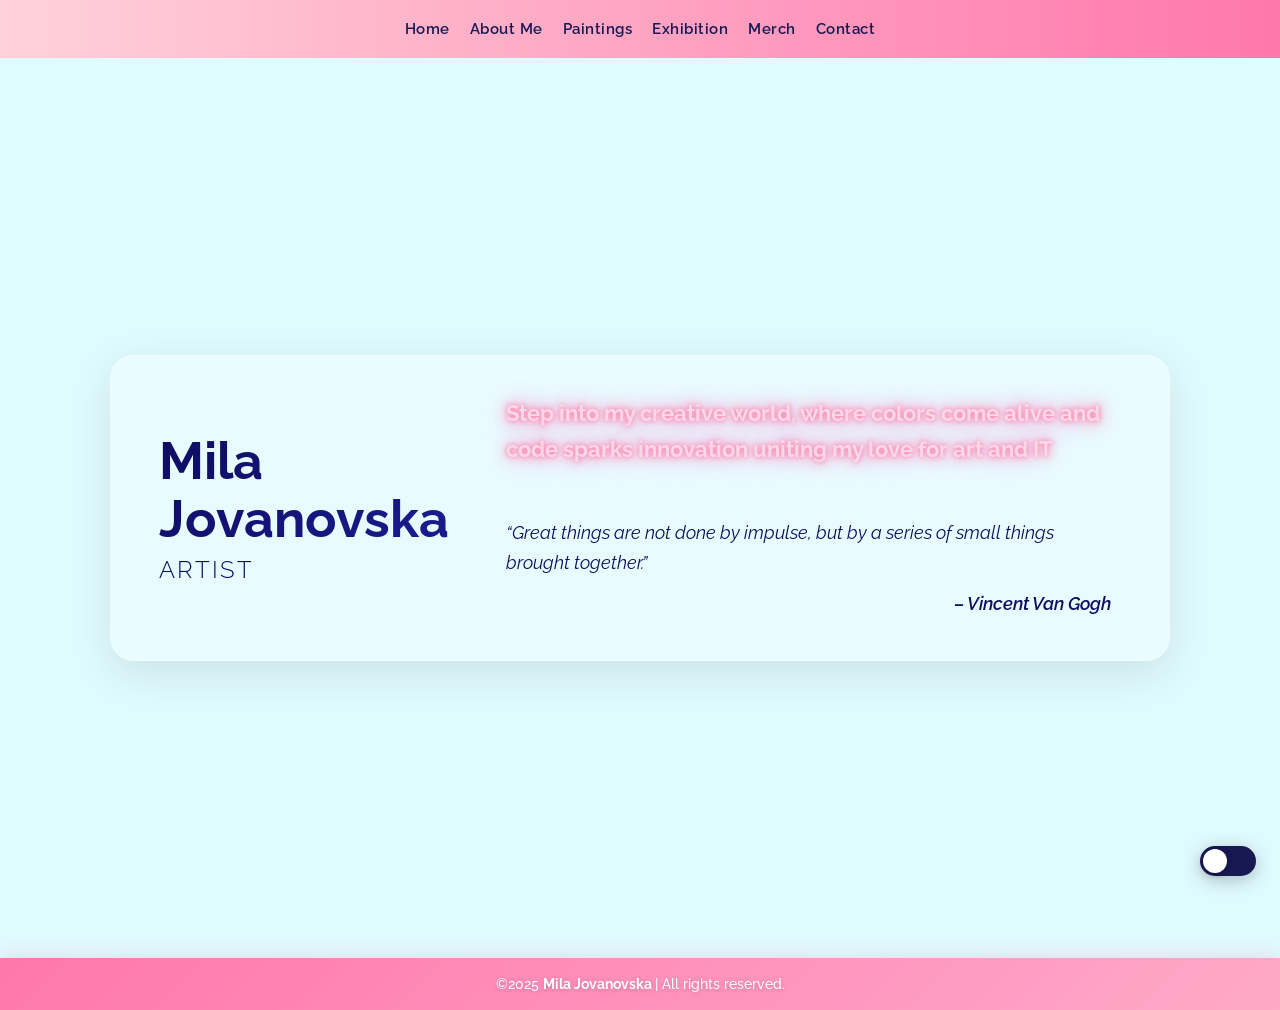
==== commit c102fddf: "feat: Implement dark mode with theme toggle and persistence" ====
--- a/index.html
+++ b/index.html
@@ -5,8 +5,22 @@
     <meta name="viewport" content="width=device-width, initial-scale=1.0">
     <title>Mila's World of Art</title>
     <link rel="stylesheet" href="main.css">
+
+    <script>
+        if (localStorage.getItem('theme') === 'dark') {
+            document.documentElement.classList.add('dark-mode');
+        }
+    </script>
+
 </head>
 <body>
+
+<button class="theme-switch" id="themeToggle" type="button" aria-label="Change theme" aria-pressed="false">
+    <span class="theme-switch-track">
+        <span class="theme-switch-thumb"></span>
+    </span>
+</button>
+
 
 <nav class="navbar">
     <button class="menu-toggle" id="menuToggle" aria-label="Toggle menu">
@@ -55,6 +69,7 @@
     </p>
 </footer>
 
+<script src="theme.js"></script>
 <script src="menu.js"></script>
 
 </body>
--- a/main.css
+++ b/main.css
@@ -21,6 +21,7 @@
     background-color: #e0fbff;
     font-family: 'Raleway', sans-serif;
     overflow-x: hidden;
+    transition: background-color 0.3s ease, color 0.3s ease;
 }
 
 .navbar {
@@ -1166,4 +1167,165 @@
         padding: 12px 0;
         border-top: 1px solid rgba(24, 24, 83, 0.15);
     }
+}
+
+
+html.dark-mode body {
+    background-color: #14141f;
+}
+
+html.dark-mode .navbar {
+    background-color: #1b1b2f;
+}
+
+html.dark-mode .navbar a {
+    color: #f0f0f5;
+}
+
+html.dark-mode .navbar a:hover {
+    color: #ff9dc4;
+}
+
+html.dark-mode .navbar a::after {
+    background: linear-gradient(to right, #ff77ac, #f0f0f5);
+}
+
+html.dark-mode .menu-toggle span,
+html.dark-mode .hamburger span {
+    background-color: #f0f0f5;
+}
+
+html.dark-mode .nav-links a {
+    border-top: 1px solid rgba(240, 240, 245, 0.15);
+    border-bottom: 1px solid rgba(240, 240, 245, 0.1);
+}
+
+html.dark-mode .welcome h2 {
+    color: #f0f0f5;
+}
+
+html.dark-mode .about-bio {
+    background: linear-gradient(135deg, #1b1b2f, #232345);
+    box-shadow: 0 8px 32px rgba(0, 0, 0, 0.35);
+}
+
+html.dark-mode .bio-text {
+    color: #e8e8f5;
+}
+
+html.dark-mode .section {
+    background: linear-gradient(135deg, #1b1b2f, #26264a);
+    color: #e8e8f5;
+}
+
+html.dark-mode .exhibitionText1,
+html.dark-mode .exhibitionText2,
+html.dark-mode .exhibitionText3 {
+    background: linear-gradient(135deg, #1b1b2f, #26264a);
+    color: #e8e8f5;
+}
+
+html.dark-mode .interviews h2 {
+    color: #f0f0f5;
+}
+
+html.dark-mode .flip-front {
+    background: #232345;
+    color: #f0f0f5;
+}
+
+html.dark-mode .flip-back {
+    background: #0d0d2b;
+    color: #f0f0f5;
+}
+
+html.dark-mode .merchDetails {
+    background: linear-gradient(135deg, #1b1b2f, #26264a);
+    color: #e8e8f5;
+}
+
+html.dark-mode .attention {
+    background: linear-gradient(135deg, #1b1b2f, #26264a);
+    color: #e8e8f5;
+}
+
+html.dark-mode .contact-info {
+    background: rgba(30, 30, 48, 0.65);
+}
+
+html.dark-mode .contact-info h3 {
+    color: #f0f0f5;
+}
+
+html.dark-mode .contact-info li {
+    color: #e0e0f0;
+}
+
+html.dark-mode .merch-card,
+html.dark-mode .sticker-card {
+    box-shadow: 0 8px 28px rgba(0, 0, 0, 0.5);
+}
+
+.theme-switch {
+    position: fixed;
+    bottom: 24px;
+    right: 24px;
+    z-index: 1200;
+    border: none;
+    background: none;
+    padding: 0;
+    cursor: pointer;
+}
+
+.theme-switch-track {
+    display: block;
+    width: 56px;
+    height: 30px;
+    border-radius: 999px;
+    background: #181853;
+    box-shadow: 0 4px 18px rgba(0, 0, 0, 0.25);
+    position: relative;
+    transition: background-color 0.3s ease;
+}
+
+.theme-switch-thumb {
+    position: absolute;
+    top: 3px;
+    left: 3px;
+    width: 24px;
+    height: 24px;
+    border-radius: 50%;
+    background: #ffffff;
+    box-shadow: 0 2px 6px rgba(0, 0, 0, 0.25);
+    transition: transform 0.3s ease, background-color 0.3s ease;
+}
+
+html.dark-mode .theme-switch-track {
+    background: #ff77ac;
+}
+
+html.dark-mode .theme-switch-thumb {
+    transform: translateX(26px);
+    background: #1b1b2f;
+}
+
+@media (max-width: 480px) {
+    .theme-switch {
+        bottom: 16px;
+        right: 16px;
+    }
+
+    .theme-switch-track {
+        width: 48px;
+        height: 26px;
+    }
+
+    .theme-switch-thumb {
+        width: 20px;
+        height: 20px;
+    }
+
+    html.dark-mode .theme-switch-thumb {
+        transform: translateX(22px);
+    }
 }
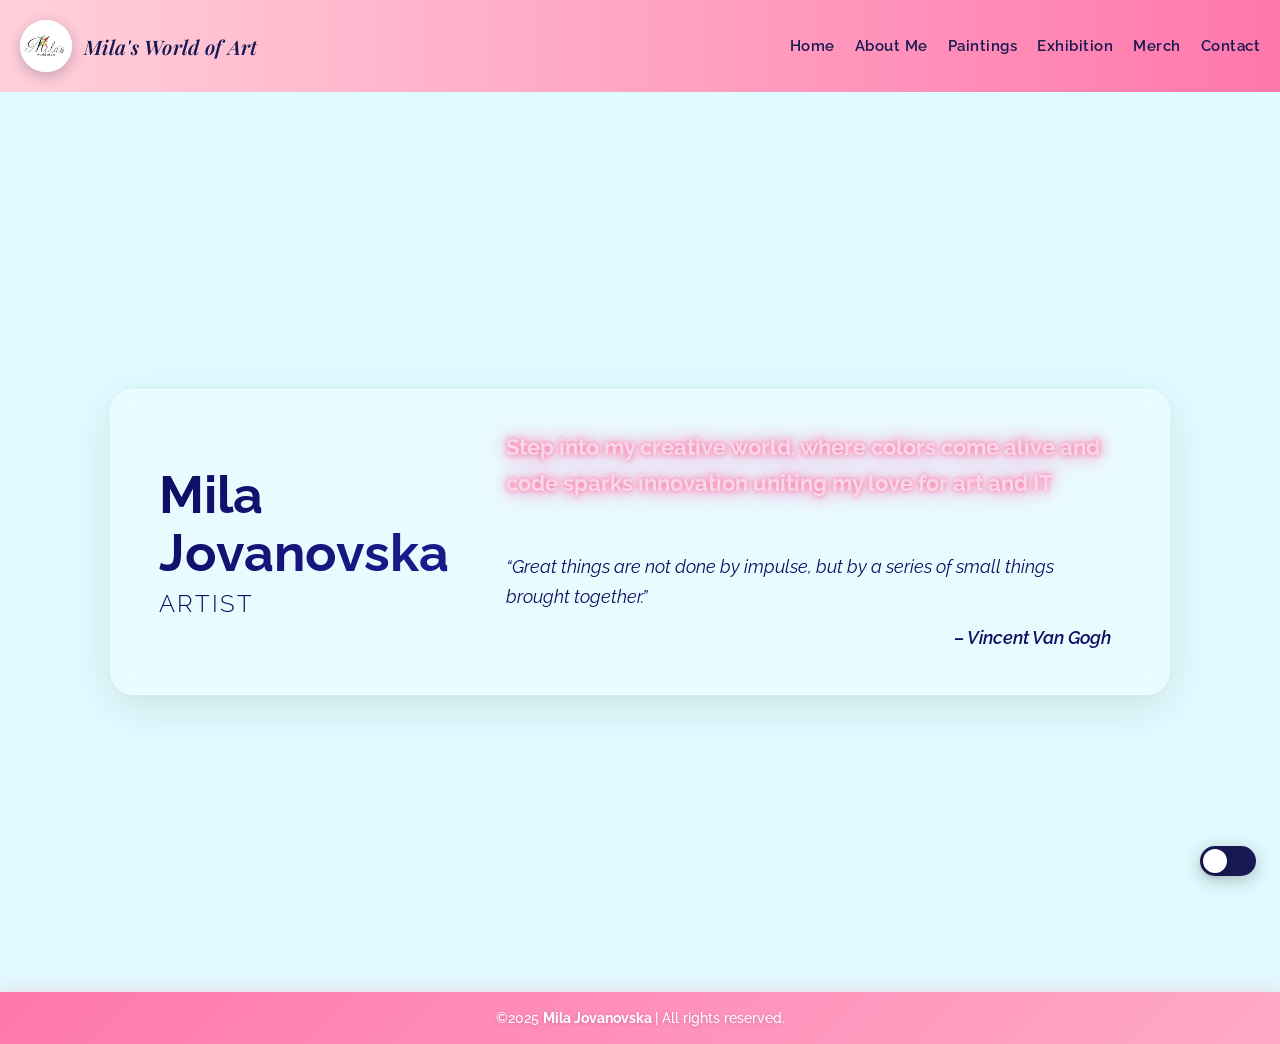
==== commit aab25e66: "feat: add circular logo mark and brand name wordmark along with restructuring the header" ====
--- a/index.html
+++ b/index.html
@@ -23,6 +23,15 @@
 
 
 <nav class="navbar">
+    <div class="navbar-brand">
+        <a href="index.html" class="navbar-brand-link" aria-label="Mila's World of Art home">
+            <span class="navbar-logo-mark">
+                <img src="images/logo.jpg" alt="">
+            </span>
+            <span class="navbar-brand-text">Mila's World of Art</span>
+        </a>
+    </div>
+
     <button class="menu-toggle" id="menuToggle" aria-label="Toggle menu">
         <span></span>
         <span></span>
--- a/main.css
+++ b/main.css
@@ -1,4 +1,5 @@
 @import url('https://fonts.googleapis.com/css2?family=Raleway:wght@300;400;600;700&display=swap');
+@import url('https://fonts.googleapis.com/css2?family=Playfair+Display:ital,wght@1,600&display=swap');
 
 *, *::before, *::after {
     box-sizing: border-box;
@@ -373,33 +374,67 @@
     padding: 30px 20px;
 }
 
+.gallery a {
+    position: relative;
+    display: block;
+    overflow: hidden;
+    border-radius: 10px;
+    opacity: 0;
+    transform: translateY(40px);
+    transition:
+            opacity 0.8s ease,
+            transform 0.8s ease;
+}
+
+.gallery a.visible {
+    opacity: 1;
+    transform: translateY(0);
+}
+
 .gallery img {
     width: clamp(110px, 18vw, 160px);
     height: clamp(190px, 28vw, 280px);
     object-fit: cover;
     border-radius: 10px;
-    box-shadow: 0 4px 16px rgba(0,0,0,0.08);
-    transition: transform 0.35s ease, box-shadow 0.35s ease;
-}
-
-.gallery a:hover img {
-    transform: scale(1.06) translateY(-4px);
-    box-shadow: 0 16px 36px rgba(0,0,0,0.18);
-}
-
-.gallery a {
-    opacity: 0;
-    transform: translateY(40px);
+    box-shadow: 0 10px 30px rgba(13,13,97,.35);
     transition:
-            opacity 0.8s ease,
-            transform 0.8s ease;
-}
-
-.gallery a.visible {
-    opacity: 1;
-    transform: translateY(0);
-}
-
+            transform .35s ease,
+            box-shadow .35s ease,
+            filter .35s ease;
+}
+
+.gallery a:hover img{
+    transform: scale(1.06);
+    filter: brightness(.65);
+}
+.painting-status{
+    position:absolute;
+    left:0;
+    right:0;
+    bottom:0;
+
+    padding:12px;
+
+    background:linear-gradient(
+            to top,
+            rgba(0,0,0,.75),
+            rgba(0,0,0,0)
+    );
+
+    color:#fff;
+
+    font-size:13px;
+    font-weight:700;
+    letter-spacing:1px;
+    text-transform:uppercase;
+
+    opacity:0;
+    transition:.3s;
+}
+
+.gallery a:hover .painting-status{
+    opacity:1;
+}
 .imgInterviews1 {
     display: flex;
     flex-wrap: wrap;
@@ -415,8 +450,8 @@
     width: auto;
     max-width: 100%;
     border-radius: 12px;
-    box-shadow: 0 6px 20px rgba(13, 13, 97, 0.2);
-    transition: transform 0.35s ease;
+    box-shadow: 0 10px 30px rgba(13, 13, 97, 0.35);
+    transition: transform 0.35s ease, box-shadow 0.35s ease;
 }
 
 .imgInterviews1 img:hover { transform: scale(1.03); }
@@ -436,8 +471,8 @@
     width: auto;
     max-width: 100%;
     border-radius: 12px;
-    box-shadow: 0 6px 20px rgba(13, 13, 97, 0.2);
-    transition: transform 0.35s ease;
+    box-shadow: 0 10px 30px rgba(13, 13, 97, 0.35);
+    transition: transform 0.35s ease, box-shadow 0.35s ease;
 }
 
 .imgInterviews2 img:hover { transform: scale(1.03); }
@@ -540,7 +575,7 @@
     position: relative;
     border-radius: 16px;
     overflow: hidden;
-    box-shadow: 0 8px 28px rgba(13, 13, 97, 0.15);
+    box-shadow: 0 10px 30px rgba(13, 13, 97, 0.35);
     transition: transform 0.4s cubic-bezier(0.22, 1, 0.36, 1), box-shadow 0.4s ease;
     display: block;
     text-decoration: none;
@@ -553,7 +588,7 @@
 .merch-card--offset:hover { transform: translateY(-46px) scale(1.04); }
 .merch-card:not(.merch-card--offset):hover {
     transform: scale(1.04) translateY(-6px);
-    box-shadow: 0 20px 48px rgba(13, 13, 97, 0.22);
+    box-shadow: 0 20px 48px rgba(13, 13, 97, 0.45);
 }
 
 .merch-card img {
@@ -598,7 +633,7 @@
     position: relative;
     border-radius: 16px;
     overflow: hidden;
-    box-shadow: 0 8px 28px rgba(13, 13, 97, 0.15);
+    box-shadow: 0 10px 30px rgba(13, 13, 97, 0.35);
     transition: transform 0.4s cubic-bezier(0.22, 1, 0.36, 1), box-shadow 0.4s ease;
     display: block;
     width: clamp(180px, 36vw, 240px);
@@ -616,7 +651,7 @@
 .sticker-card--offset:hover { transform: translateY(-37px) scale(1.05); }
 .sticker-card:not(.sticker-card--offset):hover {
     transform: scale(1.05) translateY(-5px);
-    box-shadow: 0 20px 48px rgba(13, 13, 97, 0.22);
+    box-shadow: 0 20px 48px rgba(13, 13, 97, 0.45);
 }
 
 .sticker-card .merch-label { opacity: 0; transition: opacity 0.3s ease; }
@@ -1328,4 +1363,457 @@
     html.dark-mode .theme-switch-thumb {
         transform: translateX(22px);
     }
+}
+html.dark-mode .gallery img {
+    box-shadow: 0 10px 30px rgba(255, 255, 255, 0.25);
+}
+
+html.dark-mode .gallery a:hover img {
+    box-shadow: 0 16px 40px rgba(255, 255, 255, 0.35);
+}
+
+html.dark-mode .imgInterviews1 img,
+html.dark-mode .imgInterviews2 img {
+    box-shadow: 0 10px 30px rgba(255, 255, 255, 0.25);
+}
+
+html.dark-mode .merch-card,
+html.dark-mode .sticker-card {
+    box-shadow: 0 10px 30px rgba(255, 255, 255, 0.2);
+}
+
+html.dark-mode .merch-card:not(.merch-card--offset):hover,
+html.dark-mode .sticker-card:not(.sticker-card--offset):hover {
+    box-shadow: 0 20px 48px rgba(255, 255, 255, 0.3);
+}
+
+.talk-hero {
+    max-width: 700px;
+    width: calc(100% - 40px);
+    margin: 50px auto 30px;
+    padding: 0 20px;
+    text-align: center;
+}
+
+.talk-hero-title {
+    font-size: clamp(24px, 4vw, 38px);
+    font-weight: 700;
+    line-height: 1.25;
+    background: linear-gradient(135deg, #0d0d61, #b11a6d, #0d0d61);
+    background-size: 200% auto;
+    -webkit-background-clip: text;
+    -webkit-text-fill-color: transparent;
+    background-clip: text;
+    animation: nameShine 6s linear infinite;
+}
+
+.talk-hero-subtitle {
+    margin: 18px auto 28px;
+    max-width: 520px;
+    font-size: clamp(15px, 1.8vw, 17px);
+    line-height: 1.7;
+    color: #333;
+}
+
+.start-conversation-btn {
+    display: inline-block;
+    border: none;
+    cursor: pointer;
+    padding: 14px 32px;
+    font-family: 'Raleway', sans-serif;
+    font-size: clamp(15px, 1.8vw, 17px);
+    font-weight: 600;
+    letter-spacing: 0.5px;
+    color: #fff;
+    background-image: linear-gradient(to right, #ff77ac, #b11a6d);
+    background-size: 160% auto;
+    border-radius: 999px;
+    box-shadow: 0 8px 24px rgba(177, 26, 109, 0.35);
+    transition: background-position 0.4s ease, transform 0.25s ease, box-shadow 0.25s ease;
+}
+
+.start-conversation-btn:hover {
+    background-position: right center;
+    transform: translateY(-2px);
+    box-shadow: 0 12px 30px rgba(177, 26, 109, 0.45);
+}
+
+.start-conversation-btn:active { transform: translateY(0); }
+
+.conversation-modal-overlay {
+    position: fixed;
+    inset: 0;
+    background: rgba(13, 13, 40, 0.55);
+    backdrop-filter: blur(4px);
+    -webkit-backdrop-filter: blur(4px);
+    display: flex;
+    align-items: center;
+    justify-content: center;
+    padding: 20px;
+    opacity: 0;
+    visibility: hidden;
+    transition: opacity 0.3s ease, visibility 0.3s ease;
+    z-index: 2000;
+}
+
+.conversation-modal-overlay.active {
+    opacity: 1;
+    visibility: visible;
+}
+
+.conversation-modal {
+    position: relative;
+    width: 100%;
+    max-width: 480px;
+    max-height: 90vh;
+    overflow-y: auto;
+    background: rgba(255, 255, 255, 0.92);
+    backdrop-filter: blur(14px);
+    -webkit-backdrop-filter: blur(14px);
+    border: 1px solid rgba(255, 255, 255, 0.5);
+    border-radius: 24px;
+    padding: 40px 32px 32px;
+    box-shadow: 0 20px 60px rgba(0, 0, 0, 0.25);
+    text-align: center;
+    transform: translateY(24px) scale(0.97);
+    transition: transform 0.35s cubic-bezier(0.22, 1, 0.36, 1);
+}
+
+.conversation-modal-overlay.active .conversation-modal {
+    transform: translateY(0) scale(1);
+}
+
+.conversation-modal-close {
+    position: absolute;
+    top: 14px;
+    right: 16px;
+    width: 34px;
+    height: 34px;
+    border: none;
+    background: rgba(24, 24, 83, 0.06);
+    color: #181853;
+    font-size: 20px;
+    line-height: 1;
+    border-radius: 50%;
+    cursor: pointer;
+    transition: background 0.25s ease, color 0.25s ease;
+}
+
+.conversation-modal-close:hover {
+    background: #ff77ac;
+    color: #fff;
+}
+
+.conversation-modal-title {
+    font-size: clamp(20px, 2.6vw, 26px);
+    font-weight: 700;
+    color: #181853;
+    margin-bottom: 8px;
+}
+
+.conversation-modal-subtitle {
+    font-size: 14px;
+    color: #555;
+    margin-bottom: 24px;
+}
+
+.conversation-options {
+    display: flex;
+    flex-direction: column;
+    gap: 12px;
+}
+
+.conversation-option {
+    display: flex;
+    align-items: center;
+    gap: 16px;
+    text-align: left;
+    text-decoration: none;
+    padding: 14px 16px;
+    border-radius: 16px;
+    background: linear-gradient(135deg, #e0fbff, #f4fbff);
+    border: 1px solid rgba(13, 13, 97, 0.08);
+    transition: transform 0.25s ease, box-shadow 0.25s ease, background 0.25s ease;
+}
+
+.conversation-option:hover {
+    transform: translateY(-2px);
+    box-shadow: 0 10px 24px rgba(13, 13, 97, 0.12);
+    background: linear-gradient(135deg, #e0fbff, #c8ecff);
+}
+.conversation-option-copy {
+    display: flex;
+    flex-direction: column;
+    gap: 2px;
+}
+
+.conversation-option-title {
+    font-weight: 600;
+    color: #181853;
+    font-size: 15px;
+}
+
+.conversation-option-desc {
+    font-size: 13px;
+    color: #555;
+}
+
+/* Dark mode */
+html.dark-mode .talk-hero-subtitle {
+    color: #d5d5e8;
+}
+
+html.dark-mode .start-conversation-btn {
+    box-shadow: 0 8px 24px rgba(255, 119, 172, 0.25);
+}
+
+html.dark-mode .conversation-modal-overlay {
+    background: rgba(0, 0, 0, 0.7);
+}
+
+html.dark-mode .conversation-modal {
+    background: rgba(27, 27, 47, 0.95);
+    border-color: rgba(255, 255, 255, 0.08);
+}
+
+html.dark-mode .conversation-modal-close {
+    background: rgba(255, 255, 255, 0.08);
+    color: #f0f0f5;
+}
+
+html.dark-mode .conversation-modal-title {
+    color: #f0f0f5;
+}
+
+html.dark-mode .conversation-modal-subtitle {
+    color: #b8b8cc;
+}
+
+html.dark-mode .conversation-option {
+    background: linear-gradient(135deg, #1b1b2f, #232345);
+    border-color: rgba(255, 255, 255, 0.06);
+}
+
+html.dark-mode .conversation-option:hover {
+    background: linear-gradient(135deg, #232345, #2b2b52);
+}
+
+html.dark-mode .conversation-option-title {
+    color: #f0f0f5;
+}
+
+html.dark-mode .conversation-option-desc {
+    color: #b8b8cc;
+}
+
+.gallery .painting-card {
+    display: flex;
+    flex-direction: column;
+    align-items: center;
+    gap: 8px;
+}
+
+.request-artwork-btn {
+    border: none;
+    cursor: pointer;
+    font-family: 'Raleway', sans-serif;
+    font-size: 12px;
+    font-weight: 600;
+    letter-spacing: 0.3px;
+    color: #181853;
+    background: rgba(255, 255, 255, 0.85);
+    padding: 8px 14px;
+    border-radius: 999px;
+    box-shadow: 0 4px 14px rgba(13, 13, 97, 0.18);
+    transition: background 0.25s ease, color 0.25s ease, transform 0.2s ease;
+    white-space: nowrap;
+}
+
+.request-artwork-btn:hover {
+    background: linear-gradient(to right, #ff77ac, #b11a6d);
+    color: #fff;
+    transform: translateY(-2px);
+}
+
+.artwork-request-image {
+    display: block;
+    max-width: 160px;
+    max-height: 220px;
+    width: auto;
+    height: auto;
+    object-fit: cover;
+    border-radius: 12px;
+    margin: 0 auto 16px;
+    box-shadow: 0 8px 24px rgba(13, 13, 97, 0.25);
+}
+
+.artwork-request-status {
+    font-size: 14px;
+    color: #555;
+    margin-bottom: 20px;
+}
+
+.artwork-request-status span {
+    font-weight: 700;
+    color: #b11a6d;
+}
+
+.artwork-request-form {
+    display: flex;
+    flex-direction: column;
+    gap: 6px;
+    text-align: left;
+}
+
+.artwork-request-form label {
+    font-size: 13px;
+    font-weight: 600;
+    color: #181853;
+    margin-top: 10px;
+}
+
+.artwork-request-form input,
+.artwork-request-form textarea {
+    font-family: 'Raleway', sans-serif;
+    font-size: 14px;
+    padding: 10px 12px;
+    border-radius: 10px;
+    border: 1px solid rgba(13, 13, 97, 0.15);
+    background: rgba(255, 255, 255, 0.7);
+    color: #181853;
+    resize: vertical;
+}
+
+.artwork-request-form input:focus,
+.artwork-request-form textarea:focus {
+    outline: none;
+    border-color: #ff77ac;
+}
+
+.artwork-request-submit {
+    margin-top: 18px;
+    border: none;
+    cursor: pointer;
+    padding: 12px 28px;
+    font-family: 'Raleway', sans-serif;
+    font-size: 15px;
+    font-weight: 600;
+    color: #fff;
+    background-image: linear-gradient(to right, #ff77ac, #b11a6d);
+    background-size: 160% auto;
+    border-radius: 999px;
+    box-shadow: 0 8px 24px rgba(177, 26, 109, 0.35);
+    transition: background-position 0.4s ease, transform 0.25s ease;
+    align-self: center;
+}
+
+.artwork-request-submit:hover {
+    background-position: right center;
+    transform: translateY(-2px);
+}
+
+html.dark-mode .request-artwork-btn {
+    background: rgba(35, 35, 69, 0.9);
+    color: #f0f0f5;
+}
+
+html.dark-mode .request-artwork-btn:hover {
+    background: linear-gradient(to right, #ff77ac, #b11a6d);
+    color: #fff;
+}
+
+html.dark-mode .artwork-request-status {
+    color: #b8b8cc;
+}
+
+html.dark-mode .artwork-request-form label {
+    color: #f0f0f5;
+}
+
+html.dark-mode .artwork-request-form input,
+html.dark-mode .artwork-request-form textarea {
+    background: rgba(255, 255, 255, 0.06);
+    border-color: rgba(255, 255, 255, 0.15);
+    color: #f0f0f5;
+}
+.recaptcha-wrapper {
+    display: flex;
+    justify-content: center;
+    margin-top: 14px;
+}
+.artwork-request-form input[type="file"] {
+    font-family: 'Raleway', sans-serif;
+    font-size: 13px;
+    color: #181853;
+}
+
+html.dark-mode .artwork-request-form input[type="file"] {
+    color: #f0f0f5;
+}
+
+@media (min-width: 769px) {
+    .navbar {
+        justify-content: space-between;
+    }
+}
+
+.navbar-brand {
+    display: flex;
+    align-items: center;
+}
+
+.navbar-brand-link {
+    display: flex;
+    align-items: center;
+    gap: 12px;
+    text-decoration: none;
+}
+
+.navbar-logo-mark {
+    display: block;
+    width: 52px;
+    height: 52px;
+    border-radius: 50%;
+    overflow: hidden;
+    flex-shrink: 0;
+    background: #fff;
+    box-shadow: 0 4px 14px rgba(24, 24, 83, 0.25);
+    transition: transform 0.3s ease, box-shadow 0.3s ease;
+}
+
+.navbar-logo-mark img {
+    display: block;
+    width: 100%;
+    height: 100%;
+    object-fit: cover;
+}
+
+.navbar-brand-link:hover .navbar-logo-mark {
+    transform: scale(1.06);
+    box-shadow: 0 6px 18px rgba(24, 24, 83, 0.35);
+}
+
+.navbar-brand-text {
+    font-family: 'Playfair Display', Georgia, serif;
+    font-style: italic;
+    font-size: 20px;
+    font-weight: 600;
+    color: #181853;
+    letter-spacing: 0.3px;
+    white-space: nowrap;
+}
+
+html.dark-mode .navbar-brand-text {
+    color: #f0f0f5;
+}
+
+@media (max-width: 480px) {
+    .navbar-logo-mark {
+        width: 40px;
+        height: 40px;
+    }
+
+    .navbar-brand-text {
+        font-size: 16px;
+    }
 }
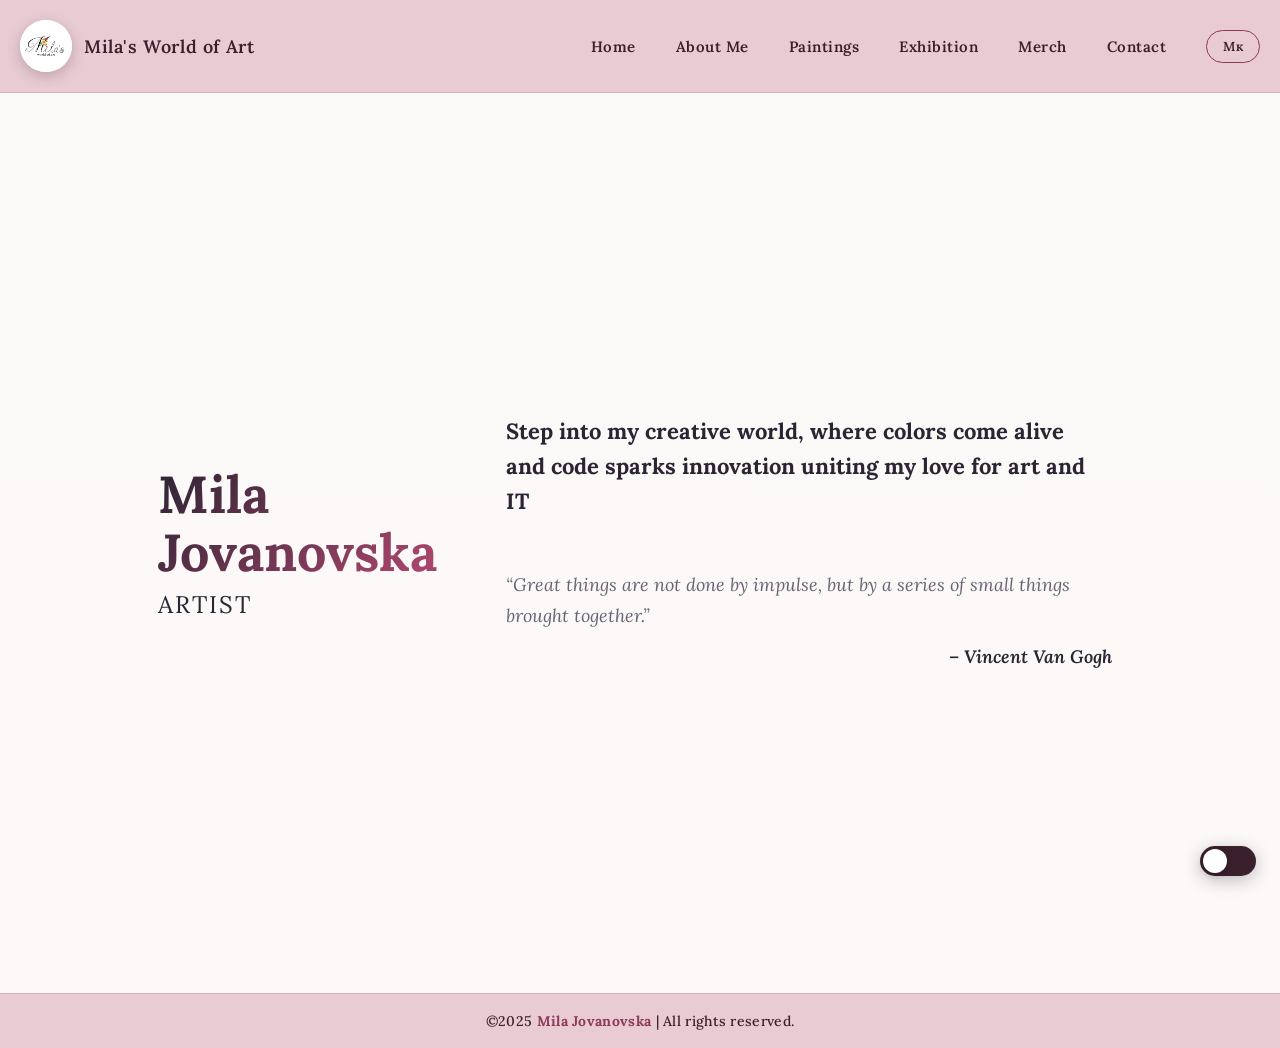
==== commit 704aede2: "Add bilingual support (English and Macedonian)" ====
--- a/index.html
+++ b/index.html
@@ -80,6 +80,7 @@
 
 <script src="theme.js"></script>
 <script src="menu.js"></script>
+<script src="lang.js"></script>
 
 </body>
 </html>
--- a/main.css
+++ b/main.css
@@ -1,14 +1,81 @@
-@import url('https://fonts.googleapis.com/css2?family=Raleway:wght@300;400;600;700&display=swap');
-@import url('https://fonts.googleapis.com/css2?family=Playfair+Display:ital,wght@1,600&display=swap');
+@import url('https://fonts.googleapis.com/css2?family=Lora:wght@400;500;600;700&display=swap');
+:root {
+    --font: 'Lora', 'Segoe UI', Arial, sans-serif;
+    --bg: #fdf9f8;
+    --bg: #fdf9f8;
+    --surface: #ffffff;
+    --surface-2: #faf2f3;
+    --option-hover: #f5e4e8;
+    --text: #2b2433;
+    --text-soft: #6b6173;
+    --accent: #a8456b;
+    --line: rgba(43, 36, 51, 0.12);
+
+    --bar-bg: #e9ccd3;
+    --bar-text: #3a1f2c;
+    --bar-accent: #8e3a5b;
+    --bar-line: rgba(58, 31, 44, 0.14);
+
+    --veil: linear-gradient(180deg, rgba(250, 249, 248, 0.9), rgba(253, 249, 248, 0.7));
+    --img-shadow: 0 10px 30px rgba(58, 31, 44, 0.28);
+    --img-shadow-hover: 0 20px 48px rgba(58, 31, 44, 0.38);
+
+    --btn-grad: linear-gradient(to right, #c9809b, #8e3a5b);
+    --btn-shadow: 0 8px 24px rgba(142, 58, 91, 0.3);
+    --btn-shadow-hover: 0 12px 30px rgba(142, 58, 91, 0.4);
+
+    --field-bg: #ffffff;
+    --field-border: rgba(43, 36, 51, 0.2);
+    --modal-bg: #ffffff;
+    --modal-overlay: rgba(30, 20, 28, 0.5);
+
+    --flip-back-bg: #3a1f2c;
+    --flip-back-text: #ffffff;
+    --toggle-track: #3a1f2c;
+    --toggle-thumb: #ffffff;
+}
+
+html.dark-mode {
+    color-scheme: dark;
+
+    --bg: #14141f;
+    --surface: #1d1d2c;
+    --surface-2: #232338;
+    --option-hover: #2b2b4a;
+    --text: #efe9f0;
+    --text-soft: #b9b0c2;
+    --accent: #f0a6bf;
+    --line: rgba(255, 255, 255, 0.12);
+
+    --bar-bg: #2d1c2c;
+    --bar-text: #f3e3e8;
+    --bar-accent: #f0a6bf;
+    --bar-line: rgba(255, 255, 255, 0.1);
+
+    --veil: linear-gradient(180deg, rgba(20, 20, 31, 0.88), rgba(20, 20, 31, 0.7));
+    --img-shadow: 0 10px 30px rgba(255, 255, 255, 0.2);
+    --img-shadow-hover: 0 20px 48px rgba(255, 255, 255, 0.3);
+
+    --btn-grad: linear-gradient(to right, #f0a6bf, #b4527a);
+    --btn-shadow: 0 8px 24px rgba(240, 166, 191, 0.25);
+    --btn-shadow-hover: 0 12px 30px rgba(240, 166, 191, 0.35);
+
+    --field-bg: rgba(255, 255, 255, 0.06);
+    --field-border: rgba(255, 255, 255, 0.18);
+    --modal-bg: #1d1d2c;
+    --modal-overlay: rgba(0, 0, 0, 0.7);
+
+    --flip-back-bg: #0d0d17;
+    --flip-back-text: #f3e3e8;
+    --toggle-track: #f0a6bf;
+    --toggle-thumb: #2d1c2c;
+}
 
 *, *::before, *::after {
     box-sizing: border-box;
     margin: 0;
     padding: 0;
 }
-* {
-    box-sizing: border-box;
-}
 
 html {
     overflow-x: hidden;
@@ -18,44 +85,34 @@
     max-width: 100%;
     height: auto;
 }
+
+button, input, textarea, select {
+    font-family: inherit;
+}
+
 body {
-    background-color: #e0fbff;
-    font-family: 'Raleway', sans-serif;
+    background-color: var(--bg);
+    color: var(--text);
+    font-family: var(--font);
     overflow-x: hidden;
     transition: background-color 0.3s ease, color 0.3s ease;
 }
 
 .navbar {
-    gap: 30px;
-    row-gap: 10px;
-    background-image: linear-gradient(to right, #ffd1da, #ff77ac);
     display: flex;
     flex-wrap: wrap;
     justify-content: center;
-    padding: 20px;
     align-items: center;
-    display: flex;
-    flex-wrap: wrap;
-    justify-content: center;
     gap: 20px;
     padding: 20px;
-    background-color: #fff;
-}
-.text {
-    width: 100%;
-    max-width: 935px;
-    padding: 0 15px;
-
-    img {
-        height: 400px;
-        width: 450px;
-        max-width: 100%;
-    }
+    background-color: var(--bar-bg);
+    border-bottom: 1px solid var(--bar-line);
+    transition: background-color 0.3s ease, border-color 0.3s ease;
 }
 
 .navbar a {
     text-decoration: none;
-    color: #181853;
+    color: var(--bar-text);
     font-weight: 600;
     font-size: 15px;
     letter-spacing: 0.5px;
@@ -70,1063 +127,25 @@
     bottom: -4px;
     width: 0;
     height: 2px;
-    background: linear-gradient(to right, #ff77ac, #181853);
+    background: linear-gradient(to right, var(--bar-accent), var(--bar-text));
     border-radius: 2px;
     transition: width 0.3s ease;
 }
 
 .navbar a:hover {
-    color: #b11a6d;
+    color: var(--bar-accent);
 }
 
 .navbar a:hover::after {
     width: 100%;
 }
 
-.hamburger {
-    display: flex;
-    position: absolute;
-    right: 20px;
-    top: 50%;
-    transform: translateY(-50%);
-    flex-direction: column;
-    gap: 5px;
-    cursor: pointer;
-    background: none;
-    border: none;
-    padding: 6px;
-    z-index: 1100;
-}
-
-.hamburger span {
-    display: block;
-    width: 26px;
-    height: 2px;
-    background: #181853;
-    border-radius: 2px;
-    transition: all 0.3s ease;
-}
-
-.hamburger.open span:nth-child(1) { transform: translateY(7px) rotate(45deg); }
-.hamburger.open span:nth-child(2) { opacity: 0; }
-.hamburger.open span:nth-child(3) { transform: translateY(-7px) rotate(-45deg); }
-
 .nav-links {
-    display: flex;
-    gap: 40px;
-    align-items: center;
-}
-
-footer {
-    display: flex;
-    justify-content: center;
-    font-size: 14px;
-    text-align: center;
-    background: linear-gradient(135deg, #ff77ac 0%, #ffb3cc 40%, #ffd1da 70%, #ff8fc0 100%);
-    background-size: 300% 300%;
-    animation: footerShimmer 8s ease infinite;
-    border-top: none;
-    padding: 18px 20px;
-    box-shadow: 0 -2px 20px rgba(255, 119, 172, 0.25);
-}
-
-footer p { color: #fff; text-shadow: 0 1px 4px rgba(24, 24, 83, 0.2); font-weight: 500; }
-footer a { color: #fff; font-weight: 700; text-decoration: none; transition: color 0.3s ease; }
-footer a:hover { color: #e0fbff; }
-
-@keyframes footerShimmer {
-    0%   { background-position: 0% 50%; }
-    50%  { background-position: 100% 50%; }
-    100% { background-position: 0% 50%; }
-}
-
-.hero-section {
-    position: relative;
-    min-height: 100vh;
-    min-height: 100dvh;
-    display: flex;
-    align-items: center;
-    justify-content: center;
-    overflow: hidden;
-}
-.blur-bg {
-    position: absolute;
-    inset: 0;
-    background: url("images/like_a_dream.png") no-repeat center / cover;
-    filter: blur(3px);
-    transform: scale(1.05);
-    z-index: 0;
-}
-
-.hero-content {
-    position: relative;
-    z-index: 1;
-    width: 100%;
-    max-width: 1100px;
-    padding: 20px;
-    display: flex;
-    flex-direction: column;
-    gap: 40px;
-}
-
-.blur-card {
-    background: rgba(255, 255, 255, 0.28);
-    backdrop-filter: blur(12px);
-    -webkit-backdrop-filter: blur(12px);
-    border: 1px solid rgba(255, 255, 255, 0.4);
-    border-radius: 24px;
-    padding: 40px 48px;
-    box-shadow: 0 12px 40px rgba(0, 0, 0, 0.1);
-    width: 100%;
-}
-
-.two-column {
-    display: flex;
-    flex-wrap: wrap;
-    gap: 40px;
-    align-items: center;
-}
-
-.left-side { flex: 1; min-width: 200px; text-align: left; }
-.right-side { flex: 2; min-width: 260px; text-align: left; }
-
-.name {
-    font-size: clamp(32px, 5vw, 52px);
-    font-weight: 700;
-    line-height: 1.1;
-    background: linear-gradient(135deg, #0d0d61, #1a1a8c, #0d0d61);
-    background-size: 200% auto;
-    -webkit-background-clip: text;
-    -webkit-text-fill-color: transparent;
-    background-clip: text;
-    animation: nameShine 4s linear infinite;
-}
-
-@keyframes nameShine {
-    0%   { background-position: 0% center; }
-    100% { background-position: 200% center; }
-}
-
-.title {
-    font-size: clamp(16px, 2.5vw, 24px);
-    color: #0d0d61;
-    margin-top: 8px;
-    font-weight: 300;
-    letter-spacing: 2px;
-    text-transform: uppercase;
-}
-
-.welcome-text {
-    font-size: clamp(16px, 2.2vw, 22px);
-    margin-bottom: 16px;
-    color: #f6d9e5;
-    width: 100%;
-    max-width: 600px;
-    text-shadow:
-            0 0 5px #ff7baf,
-            0 0 12px #ff7baf,
-            0 0 25px #ff7baf;
-    line-height: 1.6;
-}
-
-.quote {
-    font-size: clamp(14px, 1.8vw, 18px);
-    font-style: italic;
-    line-height: 1.7;
-    color: #0d0d61;
-}
-
-.author {
-    display: block;
-    margin-top: 10px;
-    text-align: right;
-    color: #0d0d61;
-    padding-right: 10px;
-    font-weight: 600;
-}
-
-.welcome {
-    text-align: center;
-    margin: 40px auto 20px;
-    padding: 0 20px;
-}
-
-.welcome h2 {
-    font-size: clamp(18px, 3vw, 26px);
-    font-weight: 600;
-    color: #333;
-    display: inline-block;
-    padding-bottom: 8px;
-    position: relative;
-}
-
-.welcome h2::after {
-    content: "";
-    position: absolute;
-    bottom: 0;
-    left: 0;
-    height: 3px;
-    width: 0;
-    background: #00bfff;
-    border-radius: 2px;
-    animation: underline-grow 1.2s ease forwards 0.3s;
-}
-
-@keyframes underline-grow {
-    to { width: 100%; }
-}
-
-.about-bio {
-    display: flex;
-    align-items: flex-start;
-    gap: 48px;
-    max-width: 1000px;
-    width: calc(100% - 40px);
-    margin: 40px auto;
-    padding: 40px;
-    background: linear-gradient(135deg, #e0fbff, #c8ecff);
-    border-radius: 24px;
-    box-shadow: 0 8px 32px rgba(0, 0, 0, 0.07);
-}
-
-.bio-img {
-    width: 300px;
-    flex-shrink: 0;
-    height: auto;
-    border-radius: 16px;
-    transform: rotate(3deg);
-    box-shadow: 0 0 35px rgba(255, 255, 255, 0.85), 0 8px 32px rgba(13, 13, 97, 0.12);
-    filter: brightness(1.05) contrast(1.05);
-    animation: float 6s ease-in-out infinite;
-    order: 2;
-}
-
-.bio-text {
-    flex: 1;
-    color: #181853;
-    font-size: clamp(15px, 1.8vw, 17px);
-    line-height: 1.85;
-    order: 1;
-}
-
-.bio-text p { opacity: 0;
-    filter: blur(10px);
-    transform: translateY(25px);
-    transition: opacity 1.2s cubic-bezier(0.16, 1, 0.3, 1),
-    filter 1.2s cubic-bezier(0.16, 1, 0.3, 1),
-    transform 1.2s cubic-bezier(0.16, 1, 0.3, 1);
- }
-.bio-text p.visible {
-    opacity: 1;
-    filter: blur(0);
-    transform: translateY(0);
-}
-
-.bio-text p:last-child { margin-bottom: 0; }
-
-@keyframes float {
-    0%, 100% { transform: rotate(3deg) translateY(0); }
-    50%       { transform: rotate(3deg) translateY(-10px); }
-}
-
-.section {
-    display: flex;
-    align-items: center;
-    justify-content: center;
-    gap: 40px;
-    margin: 30px auto;
-    padding: 30px;
-    border-radius: 20px;
-    color: #181853;
-    background: linear-gradient(135deg, #e0fbff, #82c1f4);
-    max-width: 900px;
-    width: calc(100% - 40px);
-    flex-wrap: wrap;
-}
-
-.project-image {
-    width: clamp(180px, 30vw, 280px);
-    height: auto;
-    border-radius: 10px;
-    transform: rotate(-3deg);
-    box-shadow: 0 0 35px rgba(255, 255, 255, 0.85);
-    filter: brightness(1.1) contrast(1.05);
-    animation: floatReverse 6s ease-in-out infinite;
-    flex-shrink: 0;
-}
-
-@keyframes floatReverse {
-    0%, 100% { transform: rotate(-3deg) translateY(0); }
-    50%       { transform: rotate(-3deg) translateY(-10px); }
-}
-
-.project-text {
-    max-width: 520px;
-    font-size: 16px;
-    line-height: 1.7;
-}
-
-.gallery {
-    display: flex;
-    flex-wrap: wrap;
-    gap: 12px;
-    justify-content: center;
-    padding: 30px 20px;
-}
-
-.gallery a {
-    position: relative;
-    display: block;
-    overflow: hidden;
-    border-radius: 10px;
-    opacity: 0;
-    transform: translateY(40px);
-    transition:
-            opacity 0.8s ease,
-            transform 0.8s ease;
-}
-
-.gallery a.visible {
-    opacity: 1;
-    transform: translateY(0);
-}
-
-.gallery img {
-    width: clamp(110px, 18vw, 160px);
-    height: clamp(190px, 28vw, 280px);
-    object-fit: cover;
-    border-radius: 10px;
-    box-shadow: 0 10px 30px rgba(13,13,97,.35);
-    transition:
-            transform .35s ease,
-            box-shadow .35s ease,
-            filter .35s ease;
-}
-
-.gallery a:hover img{
-    transform: scale(1.06);
-    filter: brightness(.65);
-}
-.painting-status{
-    position:absolute;
-    left:0;
-    right:0;
-    bottom:0;
-
-    padding:12px;
-
-    background:linear-gradient(
-            to top,
-            rgba(0,0,0,.75),
-            rgba(0,0,0,0)
-    );
-
-    color:#fff;
-
-    font-size:13px;
-    font-weight:700;
-    letter-spacing:1px;
-    text-transform:uppercase;
-
-    opacity:0;
-    transition:.3s;
-}
-
-.gallery a:hover .painting-status{
-    opacity:1;
-}
-.imgInterviews1 {
     display: flex;
     flex-wrap: wrap;
     justify-content: center;
-    gap: 20px;
-    max-width: 1000px;
-    width: 100%;
-    margin: 30px auto;
-}
-
-.imgInterviews1 img {
-    height: clamp(200px, 35vw, 400px);
-    width: auto;
-    max-width: 100%;
-    border-radius: 12px;
-    box-shadow: 0 10px 30px rgba(13, 13, 97, 0.35);
-    transition: transform 0.35s ease, box-shadow 0.35s ease;
-}
-
-.imgInterviews1 img:hover { transform: scale(1.03); }
-
-.imgInterviews2 {
-    display: flex;
-    flex-wrap: wrap;
-    justify-content: center;
-    gap: 20px;
-    width: 100%;
-    max-width: 1200px;
-    margin: 30px auto;
-}
-
-.imgInterviews2 img {
-    height: clamp(200px, 35vw, 400px);
-    width: auto;
-    max-width: 100%;
-    border-radius: 12px;
-    box-shadow: 0 10px 30px rgba(13, 13, 97, 0.35);
-    transition: transform 0.35s ease, box-shadow 0.35s ease;
-}
-
-.imgInterviews2 img:hover { transform: scale(1.03); }
-
-.exhibitionText1,
-.exhibitionText2,
-.exhibitionText3 {
-    max-width: 760px;
-    width: calc(100% - 40px);
-    margin: 30px auto;
-    padding: 28px 32px;
-    background: linear-gradient(135deg, #e0fbff, #82c1f4);
-    border-radius: 18px;
-    box-shadow: 0 8px 28px rgba(0, 0, 0, 0.08);
-    color: #181853;
-    font-size: clamp(15px, 1.8vw, 17px);
-    line-height: 1.75;
-    text-align: center;
-}
-
-.interviews {
-    padding: 40px 20px;
-    text-align: center;
-}
-
-.interviews h2 {
-    font-size: clamp(1.4rem, 3vw, 2.2rem);
-    margin-bottom: 30px;
-    color: #1d3557;
-    font-style: italic;
-}
-
-.flip-container {
-    display: flex;
-    flex-wrap: wrap;
-    justify-content: center;
-    gap: 20px;
-}
-
-.flip-card {
-    background-color: transparent;
-    width: clamp(160px, 22vw, 210px);
-    height: 100px;
-    perspective: 1000px;
-    position: relative;
-    transition: transform 0.3s ease, box-shadow 0.3s ease;
-}
-
-.flip-card:hover {
-    transform: scale(1.07);
-    box-shadow: 0 12px 30px rgba(255, 105, 180, 0.3);
-    z-index: 10;
-}
-
-.flip-front, .flip-back {
-    width: 100%;
-    height: 100%;
-    position: absolute;
-    border-radius: 14px;
-    backface-visibility: hidden;
-    transition: transform 0.6s ease;
-    display: flex;
-    justify-content: center;
     align-items: center;
-    font-size: clamp(0.8rem, 1.5vw, 1rem);
-    font-weight: bold;
-    box-shadow: 0 6px 20px rgba(0, 0, 0, 0.12);
-    padding: 12px;
-    text-align: center;
-    cursor: pointer;
-    flex-direction: column;
-}
-
-.flip-front { background: #ffffff; color: #1d3557; transform: rotateY(0deg); }
-.flip-back  { background: #1d3557; color: #ffffff; transform: rotateY(180deg); }
-.flip-card:hover .flip-front { transform: rotateY(180deg); }
-.flip-card:hover .flip-back  { transform: rotateY(0deg); }
-
-.flip-back a {
-    margin-top: -8px;
-    color: #ffffff;
-    text-decoration: underline;
-    font-size: 0.9rem;
-    transition: color 0.3s ease;
-}
-.flip-back a:hover { color: #ff6fbd; }
-
-.merch-grid {
-    display: flex;
-    align-items: flex-end;
-    justify-content: center;
-    gap: 16px;
-    padding: 40px 20px 20px;
-    max-width: 1000px;
-    margin: 0 auto;
-    flex-wrap: wrap;
-}
-
-.merch-card {
-    position: relative;
-    border-radius: 16px;
-    overflow: hidden;
-    box-shadow: 0 10px 30px rgba(13, 13, 97, 0.35);
-    transition: transform 0.4s cubic-bezier(0.22, 1, 0.36, 1), box-shadow 0.4s ease;
-    display: block;
-    text-decoration: none;
-}
-
-.merch-card--tall  { width: clamp(160px, 22vw, 230px); }
-.merch-card--short { width: clamp(140px, 19vw, 200px); }
-
-.merch-card--offset { transform: translateY(-40px); }
-.merch-card--offset:hover { transform: translateY(-46px) scale(1.04); }
-.merch-card:not(.merch-card--offset):hover {
-    transform: scale(1.04) translateY(-6px);
-    box-shadow: 0 20px 48px rgba(13, 13, 97, 0.45);
-}
-
-.merch-card img {
-    display: block;
-    width: 100%;
-    object-fit: cover;
-}
-
-.merch-card--tall  img { height: clamp(260px, 38vw, 420px); }
-.merch-card--short img { height: clamp(200px, 28vw, 320px); }
-
-.merch-label {
-    position: absolute;
-    bottom: 0;
-    left: 0;
-    right: 0;
-    padding: 10px 14px;
-    background: linear-gradient(to top, rgba(24, 24, 83, 0.7), transparent);
-    color: #fff;
-    font-size: 12px;
-    font-weight: 600;
-    letter-spacing: 1.5px;
-    text-transform: uppercase;
-    opacity: 0;
-    transition: opacity 0.3s ease;
-}
-
-.merch-card:hover .merch-label { opacity: 1; }
-
-.sticker-grid {
-    display: flex;
-    align-items: flex-end;
-    justify-content: center;
-    gap: 24px;
-    padding: 20px 20px 40px;
-    max-width: 600px;
-    margin: 0 auto;
-    flex-wrap: wrap;
-}
-
-.sticker-card {
-    position: relative;
-    border-radius: 16px;
-    overflow: hidden;
-    box-shadow: 0 10px 30px rgba(13, 13, 97, 0.35);
-    transition: transform 0.4s cubic-bezier(0.22, 1, 0.36, 1), box-shadow 0.4s ease;
-    display: block;
-    width: clamp(180px, 36vw, 240px);
-    text-decoration: none;
-}
-
-.sticker-card img {
-    display: block;
-    width: 100%;
-    height: clamp(220px, 36vw, 300px);
-    object-fit: cover;
-}
-
-.sticker-card--offset { transform: translateY(-32px); }
-.sticker-card--offset:hover { transform: translateY(-37px) scale(1.05); }
-.sticker-card:not(.sticker-card--offset):hover {
-    transform: scale(1.05) translateY(-5px);
-    box-shadow: 0 20px 48px rgba(13, 13, 97, 0.45);
-}
-
-.sticker-card .merch-label { opacity: 0; transition: opacity 0.3s ease; }
-.sticker-card:hover .merch-label { opacity: 1; }
-
-.merchimgs {
-    display: flex;
-    flex-wrap: wrap;
-    gap: 16px;
-    justify-content: center;
-    padding: 20px;
-}
-
-.merchDetails {
-    max-width: 800px;
-    width: calc(100% - 40px);
-    margin: 20px auto;
-    background: linear-gradient(135deg, #e0fbff, #82c1f4);
-    border-radius: 18px;
-    padding: 30px;
-    color: #181853;
-}
-
-.merchText p {
-    font-size: clamp(15px, 1.8vw, 17px);
-    line-height: 1.75;
-    margin-bottom: 14px;
-}
-
-.attention {
-    background: linear-gradient(135deg, #e0fbff, #82c1f4);
-    border-radius: 18px;
-    padding: 28px 32px;
-    color: #181853;
-    margin: 20px auto;
-    width: 100%;
-    max-width: 1000px;
-    text-align: center;
-    font-size: clamp(15px, 1.8vw, 17px);
-    line-height: 1.75;
-}
-
-.attention h3 {
-    color: deeppink;
-    font-weight: bold;
-    margin-bottom: 12px;
-}
-
-.contact-info {
-    max-width: 520px;
-    width: calc(100% - 40px);
-    margin: 30px auto 50px;
-    padding: 30px;
-    background: rgba(255, 255, 255, 0.45);
-    border-radius: 18px;
-    backdrop-filter: blur(10px);
-    -webkit-backdrop-filter: blur(10px);
-    box-shadow: 0 8px 28px rgba(0, 0, 0, 0.1);
-    text-align: center;
-}
-
-.contact-info h3 {
-    font-size: clamp(20px, 3vw, 28px);
-    margin-bottom: 20px;
-    color: #222;
-}
-
-.contact-info ul { list-style: none; }
-
-.contact-info li {
-    font-size: clamp(15px, 2vw, 18px);
-    margin: 14px 0;
-    color: #333;
-}
-
-.contact-info a {
-    color: #00bfff;
-    text-decoration: none;
-    font-weight: 600;
-    transition: color 0.3s ease;
-}
-
-.contact-info a:hover { color: #0077aa; text-decoration: underline; }
-
-.exhibition-link { color: #b11a6d; text-decoration: underline; }
-.exhibition-link:hover { color: #f6d9e5; }
-.insta  { color: #b11a6d; text-decoration: underline; }
-.insta:hover  { color: #f6d9e5; }
-.email  { color: #b11a6d; text-decoration: underline; }
-.email:hover  { color: #f6d9e5; }
-
-.reveal {
-    opacity: 1;
-    transform: translateY(36px);
-    transition: opacity 0.7s cubic-bezier(0.22, 1, 0.36, 1),
-    transform 0.7s cubic-bezier(0.22, 1, 0.36, 1);
-}
-
-.reveal.visible {
-    opacity: 1;
-    transform: translateY(0);
-}
-
-.reveal-left {
-    opacity: 1;
-    transform: translateX(-40px);
-    transition: opacity 0.7s cubic-bezier(0.22, 1, 0.36, 1),
-    transform 0.7s cubic-bezier(0.22, 1, 0.36, 1);
-}
-
-.reveal-left.visible  { opacity: 1; transform: translateX(0); }
-
-.reveal-right {
-    opacity: 1;
-    transform: translateX(40px);
-    transition: opacity 0.7s cubic-bezier(0.22, 1, 0.36, 1),
-    transform 0.7s cubic-bezier(0.22, 1, 0.36, 1);
-}
-
-.reveal-right.visible { opacity: 1; transform: translateX(0); }
-
-.delay-1 { transition-delay: 0.1s; }
-.delay-2 { transition-delay: 0.2s; }
-.delay-3 { transition-delay: 0.3s; }
-.delay-4 { transition-delay: 0.4s; }
-
-@media (max-width: 900px) {
-    .navbar {
-        gap: 20px;
-        padding: 14px 24px;
-    }
-
-    .blur-card {
-        background-color: rgba(255, 255, 255, 0.3);
-        backdrop-filter: blur(8px);
-        padding: 20px;
-        box-shadow: 0 8px 20px rgba(0, 0, 0, 0.1);
-        margin-top: -60px;
-        width: 100%;
-        max-width: 1000px;
-        margin: auto;
-    }
-
-    .section {
-        flex-direction: column;
-        text-align: center;
-    }
-
-    .imgInterviews2 {
-        max-width: 100%;
-    }
-
-    .about-bio {
-        gap: 30px;
-        padding: 28px;
-    }
-}
-
-@media (max-width: 600px) {
-    .hamburger { display: flex; }
-
-    .navbar {
-        flex-direction: column;
-        align-items: flex-start;
-        padding: 14px 20px;
-        gap: 0;
-        position: relative;
-        min-height: 50px;
-    }
-
-    .nav-links {
-        display: none;
-        flex-direction: column;
-        gap: 0;
-        width: 100%;
-        margin-top: 10px;
-    }
-
-    .nav-links.open { display: flex; }
-
-    .nav-links a {
-        padding: 12px 4px;
-        border-bottom: 1px solid rgba(24, 24, 83, 0.1);
-        width: 100%;
-        font-size: 16px;
-    }
-
-    .nav-links a:last-child { border-bottom: none; }
-
-
-    .blur-card { padding: 24px 18px; border-radius: 16px; }
-    .two-column { flex-direction: column; gap: 20px; }
-
-    .project-image { width: 100%; max-width: 260px; }
-
-    .about-bio {
-        flex-direction: column;
-        align-items: center;
-        text-align: center;
-        padding: 24px 18px;
-    }
-
-    .bio-img {
-        order: 1;
-        width: 100%;
-        max-width: 260px;
-        transform: rotate(0deg);
-        animation: none;
-    }
-
-    .bio-text { order: 2; }
-
-    header, section, footer, div, img, p, a {
-        box-sizing: border-box;
-    }
-
-    .gallery img {
-        width: clamp(110px, 18vw, 160px);
-        height: clamp(190px, 28vw, 280px);
-        object-fit: cover;
-        border-radius: 10px;
-        box-shadow:
-                0 4px 6px rgba(13, 13, 97, 0.05),
-                0 10px 20px rgba(13, 13, 97, 0.08),
-                0 20px 35px rgba(13, 13, 97, 0.05);
-        transition: transform 0.4s cubic-bezier(0.16, 1, 0.3, 1),
-        box-shadow 0.4s cubic-bezier(0.16, 1, 0.3, 1);
-    }
-
-    .gallery a:hover img {
-        transform: scale(1.05) translateY(-6px);
-        box-shadow:
-                0 20px 38px rgba(13, 13, 97, 0.15),
-                0 24px 48px rgba(255, 119, 172, 0.1);
-    }
-
-    .bio-text p {
-        opacity: 0;
-        filter: blur(10px);
-        transform: translateY(25px);
-        transition: opacity 1.2s cubic-bezier(0.16, 1, 0.3, 1),
-        filter 1.2s cubic-bezier(0.16, 1, 0.3, 1),
-        transform 1.2s cubic-bezier(0.16, 1, 0.3, 1);
-    }
-
-    .bio-text p.visible {
-        opacity: 1;
-        filter: blur(0);
-        transform: translateY(0);
-    }
-
-    .bio-img {
-        opacity: 0;
-        filter: blur(12px);
-        transform: scale(0.93) rotate(4deg) translateY(40px);
-        transition: opacity 1.4s cubic-bezier(0.16, 1, 0.3, 1),
-        filter 1.4s cubic-bezier(0.16, 1, 0.3, 1),
-        transform 1.4s cubic-bezier(0.16, 1, 0.3, 1);
-    }
-
-    .bio-img.visible {
-        opacity: 1;
-        filter: blur(0);
-        transform: scale(1) rotate(3deg) translateY(0);
-    }
-
-    .imgInterviews1,
-    .imgInterviews2 {
-        flex-direction: column;
-        align-items: center;
-        width: calc(100% - 40px);
-    }
-
-    .imgInterviews1 img,
-    .imgInterviews2 img {
-        height: auto;
-        width: 100%;
-        max-width: 420px;
-    }
-
-    .flip-card { width: calc(45vw - 16px); }
-
-    .merch-grid {
-        display: grid;
-        grid-template-columns: 1fr 1fr;
-        align-items: start;
-        gap: 12px;
-        padding: 20px;
-    }
-
-    .merch-card--offset { transform: none; }
-    .merch-card--offset:hover { transform: scale(1.03) translateY(-4px); }
-    .merch-card--tall, .merch-card--short { width: 100%; }
-    .merch-card--tall img, .merch-card--short img { height: 42vw; }
-
-    .sticker-grid { flex-direction: column; align-items: center; padding-bottom: 20px; }
-    .sticker-card--offset { transform: none; }
-    .sticker-card--offset:hover { transform: scale(1.04) translateY(-4px); }
-    .sticker-card { width: 80%; max-width: 280px; }
-    .sticker-card img { height: auto; aspect-ratio: 3/4; }
-}
-
-@media (max-width: 992px) {
-    .hero-content,
-    .blur-card {
-        max-width: 90%;
-    }
-
-    .two-column {
-        flex-direction: column;
-        text-align: center;
-    }
-
-    .left-side,
-    .right-side {
-        text-align: center;
-    }
-
-    .author {
-        padding-right: 0;
-    }
-}
-
-@media (max-width: 768px) {
-    .navbar {
-        gap: 14px;
-        padding: 14px;
-    }
-
-    .navbar a {
-        font-size: 14px;
-    }
-
-    .name {
-        font-size: 34px;
-    }
-
-    .title {
-        font-size: 18px;
-    }
-
-    .welcome-text {
-        font-size: 18px;
-    }
-
-    .subtext,
-    .quote {
-        font-size: 16px;
-    }
-
-    .me,
-    .exhImg {
-        flex-direction: column;
-        margin: 30px 15px;
-        text-align: center;
-    }
-
-    body > div.me > div > p:nth-child(1) {
-        flex-direction: column;
-        margin: 15px;
-        gap: 15px;
-    }
-
-    body > div.me > div > p:nth-child(1) img {
-        width: 220px;
-        margin: 0;
-    }
-
-    .exhImg img,
-    .project-image {
-        width: 220px;
-    }
-
-    .section {
-        flex-direction: column;
-        margin: 15px;
-        padding: 15px;
-        gap: 15px;
-    }
-
-    .project-text {
-        max-width: 100%;
-        text-align: center;
-    }
-
-    .attention {
-        width: auto;
-        margin: 15px;
-    }
-
-    .merchimgs,
-    .imgInterviews1,
-    .imgInterviews2 {
-        gap: 15px;
-        margin: 0 auto;
-    }
-
-    .merchimgs img,
-    .imgInterviews1 img,
-    .imgInterviews2 img {
-        height: auto;
-        width: 90%;
-        max-width: 320px;
-        margin-top: 15px;
-    }
-
-    .merchimgs a:nth-child(even) {
-        margin-top: 15px;
-    }
-
-    .merchDetails,
-    .merchText div {
-        margin: 10px;
-        padding: 20px;
-    }
-
-    .gallery img {
-        width: 110px;
-        height: 190px;
-    }
-
-    .flip-card {
-        width: 160px;
-        height: 90px;
-    }
-
-    .interviews {
-        padding: 20px;
-        margin-top: -40px;
-    }
-
-    .interviews h2 {
-        font-size: 1.6rem;
-    }
-
-    .contact-info {
-        margin: 15px;
-        padding: 15px;
-    }
-
-    .welcome h2 {
-        font-size: 20px;
-    }
-
-    .blur-card {
-        padding: 15px;
-        margin-top: -30px;
-    }
-}
-
-@media (max-width: 480px) {
-    .name {
-        font-size: 26px;
-    }
-
-    .gallery img {
-        width: 90px;
-        height: 150px;
-    }
-
-    .merchimgs img,
-    .imgInterviews1 img,
-    .imgInterviews2 img {
-        max-width: 260px;
-    }
-
-    .flip-card {
-        width: 140px;
-        height: 90px;
-    }
-
-    .flip-front,
-    .flip-back {
-        font-size: 0.85rem;
-    }
+    gap: 40px;
 }
 
 .menu-toggle {
@@ -1146,9 +165,9 @@
     display: block;
     height: 3px;
     width: 100%;
-    background-color: #181853;
+    background-color: var(--bar-text);
     border-radius: 2px;
-    transition: transform 0.3s ease, opacity 0.3s ease;
+    transition: transform 0.3s ease, opacity 0.3s ease, background-color 0.3s ease;
 }
 
 .menu-toggle.open span:nth-child(1) {
@@ -1163,142 +182,79 @@
     transform: translateY(-9.5px) rotate(-45deg);
 }
 
-.nav-links {
-    display: flex;
-    flex-wrap: wrap;
+.navbar-brand {
+    display: flex;
+    align-items: center;
+}
+
+.navbar-brand-link {
+    display: flex;
+    align-items: center;
+    gap: 12px;
+    text-decoration: none;
+}
+
+.navbar-logo-mark {
+    display: block;
+    width: 52px;
+    height: 52px;
+    border-radius: 50%;
+    overflow: hidden;
+    flex-shrink: 0;
+    background: #fff;
+    box-shadow: 0 4px 14px rgba(58, 31, 44, 0.25);
+    transition: transform 0.3s ease, box-shadow 0.3s ease;
+}
+
+.navbar-logo-mark img {
+    display: block;
+    width: 100%;
+    height: 100%;
+    object-fit: cover;
+}
+
+.navbar-brand-link:hover .navbar-logo-mark {
+    transform: scale(1.06);
+    box-shadow: 0 6px 18px rgba(58, 31, 44, 0.35);
+}
+
+.navbar-brand-text {
+    font-family: var(--font);
+    font-size: 18px;
+    font-weight: 600;
+    color: var(--bar-text);
+    letter-spacing: 0.6px;
+    white-space: nowrap;
+    transition: color 0.3s ease;
+}
+
+footer {
+    display: flex;
     justify-content: center;
-    gap: 20px;
-}
-
-@media (max-width: 768px) {
-    .navbar {
-        position: relative;
-        justify-content: center;
-        padding: 16px 20px;
-    }
-
-    .menu-toggle {
-        display: flex;
-        position: absolute;
-        right: 16px;
-        top: 16px;
-    }
-
-    .nav-links {
-        display: none;
-        flex-direction: column;
-        align-items: center;
-        width: 100%;
-        gap: 0;
-        margin-top: 12px;
-    }
-
-    .nav-links.active {
-        display: flex;
-    }
-
-    .nav-links a {
-        width: 100%;
-        padding: 12px 0;
-        border-top: 1px solid rgba(24, 24, 83, 0.15);
-    }
-}
-
-
-html.dark-mode body {
-    background-color: #14141f;
-}
-
-html.dark-mode .navbar {
-    background-color: #1b1b2f;
-}
-
-html.dark-mode .navbar a {
-    color: #f0f0f5;
-}
-
-html.dark-mode .navbar a:hover {
-    color: #ff9dc4;
-}
-
-html.dark-mode .navbar a::after {
-    background: linear-gradient(to right, #ff77ac, #f0f0f5);
-}
-
-html.dark-mode .menu-toggle span,
-html.dark-mode .hamburger span {
-    background-color: #f0f0f5;
-}
-
-html.dark-mode .nav-links a {
-    border-top: 1px solid rgba(240, 240, 245, 0.15);
-    border-bottom: 1px solid rgba(240, 240, 245, 0.1);
-}
-
-html.dark-mode .welcome h2 {
-    color: #f0f0f5;
-}
-
-html.dark-mode .about-bio {
-    background: linear-gradient(135deg, #1b1b2f, #232345);
-    box-shadow: 0 8px 32px rgba(0, 0, 0, 0.35);
-}
-
-html.dark-mode .bio-text {
-    color: #e8e8f5;
-}
-
-html.dark-mode .section {
-    background: linear-gradient(135deg, #1b1b2f, #26264a);
-    color: #e8e8f5;
-}
-
-html.dark-mode .exhibitionText1,
-html.dark-mode .exhibitionText2,
-html.dark-mode .exhibitionText3 {
-    background: linear-gradient(135deg, #1b1b2f, #26264a);
-    color: #e8e8f5;
-}
-
-html.dark-mode .interviews h2 {
-    color: #f0f0f5;
-}
-
-html.dark-mode .flip-front {
-    background: #232345;
-    color: #f0f0f5;
-}
-
-html.dark-mode .flip-back {
-    background: #0d0d2b;
-    color: #f0f0f5;
-}
-
-html.dark-mode .merchDetails {
-    background: linear-gradient(135deg, #1b1b2f, #26264a);
-    color: #e8e8f5;
-}
-
-html.dark-mode .attention {
-    background: linear-gradient(135deg, #1b1b2f, #26264a);
-    color: #e8e8f5;
-}
-
-html.dark-mode .contact-info {
-    background: rgba(30, 30, 48, 0.65);
-}
-
-html.dark-mode .contact-info h3 {
-    color: #f0f0f5;
-}
-
-html.dark-mode .contact-info li {
-    color: #e0e0f0;
-}
-
-html.dark-mode .merch-card,
-html.dark-mode .sticker-card {
-    box-shadow: 0 8px 28px rgba(0, 0, 0, 0.5);
+    font-size: 14px;
+    text-align: center;
+    background-color: var(--bar-bg);
+    border-top: 1px solid var(--bar-line);
+    padding: 18px 20px;
+    transition: background-color 0.3s ease, border-color 0.3s ease;
+}
+
+footer p {
+    color: var(--bar-text);
+    font-weight: 500;
+    letter-spacing: 0.3px;
+    transition: color 0.3s ease;
+}
+
+footer a {
+    color: var(--bar-accent);
+    font-weight: 700;
+    text-decoration: none;
+    transition: color 0.3s ease;
+}
+
+footer a:hover {
+    color: var(--bar-text);
 }
 
 .theme-switch {
@@ -1317,7 +273,7 @@
     width: 56px;
     height: 30px;
     border-radius: 999px;
-    background: #181853;
+    background: var(--toggle-track);
     box-shadow: 0 4px 18px rgba(0, 0, 0, 0.25);
     position: relative;
     transition: background-color 0.3s ease;
@@ -1330,61 +286,808 @@
     width: 24px;
     height: 24px;
     border-radius: 50%;
-    background: #ffffff;
+    background: var(--toggle-thumb);
     box-shadow: 0 2px 6px rgba(0, 0, 0, 0.25);
     transition: transform 0.3s ease, background-color 0.3s ease;
 }
 
-html.dark-mode .theme-switch-track {
-    background: #ff77ac;
-}
-
 html.dark-mode .theme-switch-thumb {
     transform: translateX(26px);
-    background: #1b1b2f;
-}
-
-@media (max-width: 480px) {
-    .theme-switch {
-        bottom: 16px;
-        right: 16px;
-    }
-
-    .theme-switch-track {
-        width: 48px;
-        height: 26px;
-    }
-
-    .theme-switch-thumb {
-        width: 20px;
-        height: 20px;
-    }
-
-    html.dark-mode .theme-switch-thumb {
-        transform: translateX(22px);
-    }
-}
-html.dark-mode .gallery img {
-    box-shadow: 0 10px 30px rgba(255, 255, 255, 0.25);
-}
-
-html.dark-mode .gallery a:hover img {
-    box-shadow: 0 16px 40px rgba(255, 255, 255, 0.35);
-}
-
-html.dark-mode .imgInterviews1 img,
-html.dark-mode .imgInterviews2 img {
-    box-shadow: 0 10px 30px rgba(255, 255, 255, 0.25);
-}
-
-html.dark-mode .merch-card,
-html.dark-mode .sticker-card {
-    box-shadow: 0 10px 30px rgba(255, 255, 255, 0.2);
-}
-
-html.dark-mode .merch-card:not(.merch-card--offset):hover,
-html.dark-mode .sticker-card:not(.sticker-card--offset):hover {
-    box-shadow: 0 20px 48px rgba(255, 255, 255, 0.3);
+}
+
+.hero-section {
+    position: relative;
+    min-height: 100vh;
+    min-height: 100dvh;
+    display: flex;
+    align-items: center;
+    justify-content: center;
+    overflow: hidden;
+}
+
+.blur-bg {
+    position: absolute;
+    inset: 0;
+    background: url("images/like_a_dream.png") no-repeat center / cover;
+    filter: blur(3px);
+    transform: scale(1.05);
+    z-index: 0;
+}
+
+.hero-section::after {
+    content: '';
+    position: absolute;
+    inset: 0;
+    background: var(--veil);
+    z-index: 0;
+}
+
+.hero-content {
+    position: relative;
+    z-index: 1;
+    width: 100%;
+    max-width: 1100px;
+    padding: 20px;
+    display: flex;
+    flex-direction: column;
+    gap: 40px;
+}
+
+.blur-card {
+    width: 100%;
+    padding: 40px 48px;
+}
+
+.two-column {
+    display: flex;
+    flex-wrap: wrap;
+    gap: 40px;
+    align-items: center;
+}
+
+.left-side {
+    flex: 1;
+    min-width: 200px;
+    text-align: left;
+}
+
+.right-side {
+    flex: 2;
+    min-width: 260px;
+    text-align: left;
+}
+
+.name {
+    font-size: clamp(32px, 5vw, 52px);
+    font-weight: 700;
+    line-height: 1.1;
+    background: linear-gradient(135deg, var(--text), var(--accent), var(--text));
+    background-size: 200% auto;
+    -webkit-background-clip: text;
+    -webkit-text-fill-color: transparent;
+    background-clip: text;
+    animation: nameShine 4s linear infinite;
+}
+
+@keyframes nameShine {
+    0% {
+        background-position: 0% center;
+    }
+    100% {
+        background-position: 200% center;
+    }
+}
+
+.title {
+    font-size: clamp(16px, 2.5vw, 24px);
+    color: var(--text);
+    margin-top: 8px;
+    font-weight: 300;
+    letter-spacing: 2px;
+    text-transform: uppercase;
+}
+
+.welcome-text {
+    font-size: clamp(16px, 2.2vw, 22px);
+    margin-bottom: 16px;
+    color: var(--text);
+    width: 100%;
+    max-width: 600px;
+    line-height: 1.6;
+}
+
+.quote {
+    font-size: clamp(14px, 1.8vw, 18px);
+    font-style: italic;
+    line-height: 1.7;
+    color: var(--text-soft);
+}
+
+.author {
+    display: block;
+    margin-top: 10px;
+    text-align: right;
+    color: var(--text);
+    padding-right: 10px;
+    font-weight: 600;
+}
+
+.welcome {
+    text-align: center;
+    margin: 40px auto 20px;
+    padding: 0 20px;
+}
+
+.welcome h2 {
+    font-size: clamp(18px, 3vw, 26px);
+    font-weight: 600;
+    color: var(--text);
+    display: inline-block;
+    padding-bottom: 8px;
+    position: relative;
+}
+
+.welcome h2::after {
+    content: "";
+    position: absolute;
+    bottom: 0;
+    left: 0;
+    height: 2px;
+    width: 0;
+    background: var(--accent);
+    border-radius: 2px;
+    animation: underline-grow 1.2s ease forwards 0.3s;
+}
+
+@keyframes underline-grow {
+    to {
+        width: 100%;
+    }
+}
+
+.about-bio {
+    display: flex;
+    align-items: flex-start;
+    gap: 48px;
+    max-width: 1000px;
+    width: calc(100% - 40px);
+    margin: 40px auto;
+    padding: 40px;
+}
+
+.bio-img {
+    width: 300px;
+    flex-shrink: 0;
+    height: auto;
+    border-radius: 16px;
+    transform: rotate(3deg);
+    box-shadow: 0 0 35px rgba(255, 255, 255, 0.85), 0 8px 32px rgba(58, 31, 44, 0.16);
+    filter: brightness(1.05) contrast(1.05);
+    animation: float 6s ease-in-out infinite;
+    order: 2;
+}
+
+.bio-text {
+    flex: 1;
+    color: var(--text);
+    font-size: clamp(15px, 1.8vw, 17px);
+    line-height: 1.85;
+    order: 1;
+}
+
+.bio-text p {
+    opacity: 0;
+    filter: blur(10px);
+    transform: translateY(25px);
+    transition: opacity 1.2s cubic-bezier(0.16, 1, 0.3, 1),
+    filter 1.2s cubic-bezier(0.16, 1, 0.3, 1),
+    transform 1.2s cubic-bezier(0.16, 1, 0.3, 1);
+}
+
+.bio-text p.visible {
+    opacity: 1;
+    filter: blur(0);
+    transform: translateY(0);
+}
+
+.bio-text p:last-child {
+    margin-bottom: 0;
+}
+
+@keyframes float {
+    0%, 100% {
+        transform: rotate(3deg) translateY(0);
+    }
+    50% {
+        transform: rotate(3deg) translateY(-10px);
+    }
+}
+
+.section {
+    display: flex;
+    align-items: center;
+    justify-content: center;
+    gap: 40px;
+    margin: 30px auto;
+    padding: 30px;
+    color: var(--text);
+    max-width: 900px;
+    width: calc(100% - 40px);
+    flex-wrap: wrap;
+    border-top: 1px solid var(--line);
+}
+
+.project-image {
+    width: clamp(180px, 30vw, 280px);
+    height: auto;
+    border-radius: 10px;
+    transform: rotate(-3deg);
+    box-shadow: 0 0 35px rgba(255, 255, 255, 0.85);
+    filter: brightness(1.1) contrast(1.05);
+    animation: floatReverse 6s ease-in-out infinite;
+    flex-shrink: 0;
+}
+
+@keyframes floatReverse {
+    0%, 100% {
+        transform: rotate(-3deg) translateY(0);
+    }
+    50% {
+        transform: rotate(-3deg) translateY(-10px);
+    }
+}
+
+.project-text {
+    max-width: 520px;
+    font-size: 16px;
+    line-height: 1.7;
+}
+
+.gallery {
+    display: flex;
+    flex-wrap: wrap;
+    gap: 12px;
+    justify-content: center;
+    padding: 30px 20px;
+}
+
+.painting-card {
+    position: relative;
+    display: flex;
+    flex-direction: column;
+    align-items: center;
+}
+
+.gallery a {
+    position: relative;
+    display: block;
+    overflow: hidden;
+    border-radius: 10px;
+    opacity: 0;
+    transform: translateY(40px);
+    transition: opacity 0.8s ease, transform 0.8s ease;
+}
+
+.gallery a.visible {
+    opacity: 1;
+    transform: translateY(0);
+}
+
+.gallery img {
+    display: block;
+    width: clamp(110px, 18vw, 160px);
+    height: clamp(190px, 28vw, 280px);
+    object-fit: cover;
+    border-radius: 10px;
+    box-shadow: var(--img-shadow);
+    transition: transform 0.35s ease, box-shadow 0.35s ease, filter 0.35s ease;
+}
+
+.painting-status {
+    position: absolute;
+    left: 0;
+    right: 0;
+    bottom: 0;
+    padding: 12px;
+    background: linear-gradient(to top, rgba(0, 0, 0, 0.75), rgba(0, 0, 0, 0));
+    color: #fff;
+    font-size: 13px;
+    font-weight: 700;
+    letter-spacing: 1px;
+    text-transform: uppercase;
+    text-align: center;
+    opacity: 0;
+    transition: opacity 0.3s ease;
+    pointer-events: none;
+}
+
+.details-btn {
+    position: absolute;
+    top: 50%;
+    left: 50%;
+    transform: translate(-50%, -50%);
+    z-index: 3;
+    padding: 10px 22px;
+    border: 1px solid rgba(255, 255, 255, 0.85);
+    border-radius: 999px;
+    background: rgba(255, 255, 255, 0.14);
+    -webkit-backdrop-filter: blur(6px);
+    backdrop-filter: blur(6px);
+    color: #fff;
+    font-size: 12px;
+    font-weight: 600;
+    letter-spacing: 1.5px;
+    text-transform: uppercase;
+    cursor: pointer;
+    opacity: 0;
+    pointer-events: none;
+    transition: opacity 0.3s ease, background 0.25s ease, color 0.25s ease;
+}
+
+.details-btn:hover,
+.details-btn:focus-visible {
+    background: #fff;
+    color: #3a1f2c;
+    outline: none;
+}
+
+@media (hover: hover) {
+    .painting-card:hover img {
+        transform: scale(1.06);
+        filter: brightness(0.65);
+    }
+
+    .painting-card:hover .painting-status,
+    .painting-card:focus-within .painting-status {
+        opacity: 1;
+    }
+
+    .painting-card:hover .details-btn,
+    .painting-card:focus-within .details-btn {
+        opacity: 1;
+        pointer-events: auto;
+    }
+}
+
+.painting-card.is-active img {
+    filter: brightness(0.65);
+}
+
+.painting-card.is-active .painting-status {
+    opacity: 1;
+}
+
+.painting-card.is-active .details-btn {
+    opacity: 1;
+    pointer-events: auto;
+}
+
+.imgInterviews1 {
+    display: flex;
+    flex-wrap: wrap;
+    justify-content: center;
+    gap: 20px;
+    max-width: 1000px;
+    width: 100%;
+    margin: 30px auto;
+}
+
+.imgInterviews1 img {
+    height: clamp(200px, 35vw, 400px);
+    width: auto;
+    max-width: 100%;
+    border-radius: 12px;
+    box-shadow: var(--img-shadow);
+    transition: transform 0.35s ease, box-shadow 0.35s ease;
+}
+
+.imgInterviews1 img:hover {
+    transform: scale(1.03);
+}
+
+.imgInterviews2 {
+    display: flex;
+    flex-wrap: wrap;
+    justify-content: center;
+    gap: 20px;
+    width: 100%;
+    max-width: 1200px;
+    margin: 30px auto;
+}
+
+.imgInterviews2 img {
+    height: clamp(200px, 35vw, 400px);
+    width: auto;
+    max-width: 100%;
+    border-radius: 12px;
+    box-shadow: var(--img-shadow);
+    transition: transform 0.35s ease, box-shadow 0.35s ease;
+}
+
+.imgInterviews2 img:hover {
+    transform: scale(1.03);
+}
+
+.exhibitionText1,
+.exhibitionText2,
+.exhibitionText3 {
+    max-width: 760px;
+    width: calc(100% - 40px);
+    margin: 30px auto;
+    padding: 28px 32px;
+    color: var(--text);
+    font-size: clamp(15px, 1.8vw, 17px);
+    line-height: 1.75;
+    text-align: center;
+}
+
+.exhibitionText1::before,
+.exhibitionText2::before,
+.exhibitionText3::before,
+.merchDetails::before,
+.attention::before,
+.contact-info::before {
+    content: '';
+    display: block;
+    width: 48px;
+    height: 1px;
+    background: var(--accent);
+    margin: 0 auto 22px;
+}
+
+.interviews {
+    padding: 40px 20px;
+    text-align: center;
+}
+
+.interviews h2 {
+    font-size: clamp(1.4rem, 3vw, 2.2rem);
+    margin-bottom: 30px;
+    color: var(--text);
+    font-style: italic;
+}
+
+.flip-container {
+    display: flex;
+    flex-wrap: wrap;
+    justify-content: center;
+    gap: 20px;
+}
+
+.flip-card {
+    background-color: transparent;
+    width: clamp(160px, 22vw, 210px);
+    height: 100px;
+    perspective: 1000px;
+    position: relative;
+    transition: transform 0.3s ease, box-shadow 0.3s ease;
+}
+.flip-front, .flip-back {
+    width: 100%;
+    height: 100%;
+    position: absolute;
+    border-radius: 14px;
+    backface-visibility: hidden;
+    transition: transform 0.6s ease;
+    display: flex;
+    justify-content: center;
+    align-items: center;
+    font-size: clamp(0.8rem, 1.5vw, 1rem);
+    font-weight: bold;
+    box-shadow: 0 6px 20px rgba(0, 0, 0, 0.1);
+    padding: 12px;
+    text-align: center;
+    cursor: pointer;
+    flex-direction: column;
+}
+
+.flip-front {
+    background: var(--surface);
+    color: var(--text);
+    border: 1px solid var(--line);
+    transform: rotateY(0deg);
+}
+
+.flip-back {
+    background: var(--flip-back-bg);
+    color: var(--flip-back-text);
+    transform: rotateY(180deg);
+}
+
+.flip-card.is-flipped {
+    z-index: 10;
+}
+
+.flip-card.is-flipped .flip-front {
+    transform: rotateY(180deg);
+}
+
+.flip-card.is-flipped .flip-back {
+    transform: rotateY(0deg);
+}
+
+@media (hover: hover) {
+    .flip-card:hover {
+        transform: scale(1.07);
+        box-shadow: 0 12px 30px rgba(168, 69, 107, 0.25);
+        z-index: 10;
+    }
+
+    .flip-card:hover .flip-front {
+        transform: rotateY(180deg);
+    }
+
+    .flip-card:hover .flip-back {
+        transform: rotateY(0deg);
+    }
+}
+
+.flip-back a {
+    margin-top: -8px;
+    color: var(--flip-back-text);
+    text-decoration: underline;
+    font-size: 0.9rem;
+    transition: color 0.3s ease;
+}
+
+.flip-back a:hover {
+    color: #f0a6bf;
+}
+
+.merch-grid {
+    display: flex;
+    align-items: flex-end;
+    justify-content: center;
+    gap: 16px;
+    padding: 40px 20px 20px;
+    max-width: 1000px;
+    margin: 0 auto;
+    flex-wrap: wrap;
+}
+
+.merch-card {
+    position: relative;
+    border-radius: 16px;
+    overflow: hidden;
+    box-shadow: var(--img-shadow);
+    transition: transform 0.4s cubic-bezier(0.22, 1, 0.36, 1), box-shadow 0.4s ease;
+    display: block;
+    text-decoration: none;
+}
+
+.merch-card--tall {
+    width: clamp(160px, 22vw, 230px);
+}
+
+.merch-card--short {
+    width: clamp(140px, 19vw, 200px);
+}
+
+.merch-card--offset {
+    transform: translateY(-40px);
+}
+
+.merch-card--offset:hover {
+    transform: translateY(-46px) scale(1.04);
+}
+
+.merch-card:not(.merch-card--offset):hover {
+    transform: scale(1.04) translateY(-6px);
+    box-shadow: var(--img-shadow-hover);
+}
+
+.merch-card img {
+    display: block;
+    width: 100%;
+    object-fit: cover;
+}
+
+.merch-card--tall img {
+    height: clamp(260px, 38vw, 420px);
+}
+
+.merch-card--short img {
+    height: clamp(200px, 28vw, 320px);
+}
+
+.merch-label {
+    position: absolute;
+    bottom: 0;
+    left: 0;
+    right: 0;
+    padding: 10px 14px;
+    background: linear-gradient(to top, rgba(58, 31, 44, 0.75), transparent);
+    color: #fff;
+    font-size: 12px;
+    font-weight: 600;
+    letter-spacing: 1.5px;
+    text-transform: uppercase;
+    opacity: 0;
+    transition: opacity 0.3s ease;
+}
+
+.merch-card:hover .merch-label {
+    opacity: 1;
+}
+
+.sticker-grid {
+    display: flex;
+    align-items: flex-end;
+    justify-content: center;
+    gap: 24px;
+    padding: 20px 20px 40px;
+    max-width: 600px;
+    margin: 0 auto;
+    flex-wrap: wrap;
+}
+
+.sticker-card {
+    position: relative;
+    border-radius: 16px;
+    overflow: hidden;
+    box-shadow: var(--img-shadow);
+    transition: transform 0.4s cubic-bezier(0.22, 1, 0.36, 1), box-shadow 0.4s ease;
+    display: block;
+    width: clamp(180px, 36vw, 240px);
+    text-decoration: none;
+}
+
+.sticker-card img {
+    display: block;
+    width: 100%;
+    height: clamp(220px, 36vw, 300px);
+    object-fit: cover;
+}
+
+.sticker-card--offset {
+    transform: translateY(-32px);
+}
+
+.sticker-card--offset:hover {
+    transform: translateY(-37px) scale(1.05);
+}
+
+.sticker-card:not(.sticker-card--offset):hover {
+    transform: scale(1.05) translateY(-5px);
+    box-shadow: var(--img-shadow-hover);
+}
+
+.sticker-card .merch-label {
+    opacity: 0;
+    transition: opacity 0.3s ease;
+}
+
+.sticker-card:hover .merch-label {
+    opacity: 1;
+}
+
+.merchDetails {
+    max-width: 800px;
+    width: calc(100% - 40px);
+    margin: 20px auto;
+    padding: 30px;
+    color: var(--text);
+}
+
+.merchText p {
+    font-size: clamp(15px, 1.8vw, 17px);
+    line-height: 1.75;
+    margin-bottom: 14px;
+}
+
+.attention {
+    padding: 28px 32px;
+    color: var(--text);
+    margin: 20px auto;
+    width: 100%;
+    max-width: 1000px;
+    text-align: center;
+    font-size: clamp(15px, 1.8vw, 17px);
+    line-height: 1.75;
+}
+
+.attention h3 {
+    color: var(--accent);
+    font-weight: bold;
+    margin-bottom: 12px;
+}
+
+.contact-info {
+    max-width: 520px;
+    width: calc(100% - 40px);
+    margin: 30px auto 50px;
+    padding: 30px;
+    text-align: center;
+}
+
+.contact-info h3 {
+    font-size: clamp(20px, 3vw, 28px);
+    margin-bottom: 20px;
+    color: var(--text);
+}
+
+.contact-info ul {
+    list-style: none;
+}
+
+.contact-info li {
+    font-size: clamp(15px, 2vw, 18px);
+    margin: 14px 0;
+    color: var(--text);
+}
+
+.contact-info a {
+    color: var(--accent);
+    text-decoration: none;
+    font-weight: 600;
+    transition: color 0.3s ease;
+}
+
+.contact-info a:hover {
+    color: var(--text);
+    text-decoration: underline;
+}
+
+.exhibition-link, .insta, .email {
+    color: var(--accent);
+    text-decoration: underline;
+    transition: color 0.3s ease;
+}
+
+.exhibition-link:hover, .insta:hover, .email:hover {
+    color: var(--text);
+}
+
+.reveal {
+    opacity: 1;
+    transform: translateY(36px);
+    transition: opacity 0.7s cubic-bezier(0.22, 1, 0.36, 1),
+    transform 0.7s cubic-bezier(0.22, 1, 0.36, 1);
+}
+
+.reveal.visible {
+    opacity: 1;
+    transform: translateY(0);
+}
+
+.reveal-left {
+    opacity: 1;
+    transform: translateX(-40px);
+    transition: opacity 0.7s cubic-bezier(0.22, 1, 0.36, 1),
+    transform 0.7s cubic-bezier(0.22, 1, 0.36, 1);
+}
+
+.reveal-left.visible {
+    opacity: 1;
+    transform: translateX(0);
+}
+
+.reveal-right {
+    opacity: 1;
+    transform: translateX(40px);
+    transition: opacity 0.7s cubic-bezier(0.22, 1, 0.36, 1),
+    transform 0.7s cubic-bezier(0.22, 1, 0.36, 1);
+}
+
+.reveal-right.visible {
+    opacity: 1;
+    transform: translateX(0);
+}
+
+.delay-1 {
+    transition-delay: 0.1s;
+}
+
+.delay-2 {
+    transition-delay: 0.2s;
+}
+
+.delay-3 {
+    transition-delay: 0.3s;
+}
+
+.delay-4 {
+    transition-delay: 0.4s;
 }
 
 .talk-hero {
@@ -1399,7 +1102,7 @@
     font-size: clamp(24px, 4vw, 38px);
     font-weight: 700;
     line-height: 1.25;
-    background: linear-gradient(135deg, #0d0d61, #b11a6d, #0d0d61);
+    background: linear-gradient(135deg, var(--text), var(--accent), var(--text));
     background-size: 200% auto;
     -webkit-background-clip: text;
     -webkit-text-fill-color: transparent;
@@ -1412,7 +1115,7 @@
     max-width: 520px;
     font-size: clamp(15px, 1.8vw, 17px);
     line-height: 1.7;
-    color: #333;
+    color: var(--text-soft);
 }
 
 .start-conversation-btn {
@@ -1420,32 +1123,34 @@
     border: none;
     cursor: pointer;
     padding: 14px 32px;
-    font-family: 'Raleway', sans-serif;
+    font-family: inherit;
     font-size: clamp(15px, 1.8vw, 17px);
     font-weight: 600;
     letter-spacing: 0.5px;
     color: #fff;
-    background-image: linear-gradient(to right, #ff77ac, #b11a6d);
+    background-image: var(--btn-grad);
     background-size: 160% auto;
     border-radius: 999px;
-    box-shadow: 0 8px 24px rgba(177, 26, 109, 0.35);
+    box-shadow: var(--btn-shadow);
     transition: background-position 0.4s ease, transform 0.25s ease, box-shadow 0.25s ease;
 }
 
 .start-conversation-btn:hover {
     background-position: right center;
     transform: translateY(-2px);
-    box-shadow: 0 12px 30px rgba(177, 26, 109, 0.45);
-}
-
-.start-conversation-btn:active { transform: translateY(0); }
+    box-shadow: var(--btn-shadow-hover);
+}
+
+.start-conversation-btn:active {
+    transform: translateY(0);
+}
 
 .conversation-modal-overlay {
     position: fixed;
     inset: 0;
-    background: rgba(13, 13, 40, 0.55);
+    background: var(--modal-overlay);
+    -webkit-backdrop-filter: blur(4px);
     backdrop-filter: blur(4px);
-    -webkit-backdrop-filter: blur(4px);
     display: flex;
     align-items: center;
     justify-content: center;
@@ -1467,10 +1172,8 @@
     max-width: 480px;
     max-height: 90vh;
     overflow-y: auto;
-    background: rgba(255, 255, 255, 0.92);
-    backdrop-filter: blur(14px);
-    -webkit-backdrop-filter: blur(14px);
-    border: 1px solid rgba(255, 255, 255, 0.5);
+    background: var(--modal-bg);
+    border: 1px solid var(--line);
     border-radius: 24px;
     padding: 40px 32px 32px;
     box-shadow: 0 20px 60px rgba(0, 0, 0, 0.25);
@@ -1486,34 +1189,52 @@
 .conversation-modal-close {
     position: absolute;
     top: 14px;
-    right: 16px;
-    width: 34px;
-    height: 34px;
+    right: 18px;
     border: none;
-    background: rgba(24, 24, 83, 0.06);
-    color: #181853;
-    font-size: 20px;
-    line-height: 1;
-    border-radius: 50%;
+    background: none;
+    padding: 6px 4px;
+    color: var(--text-soft);
+    font-size: 12px;
+    font-weight: 600;
+    letter-spacing: 1.2px;
+    text-transform: uppercase;
     cursor: pointer;
-    transition: background 0.25s ease, color 0.25s ease;
+    transition: color 0.25s ease;
 }
 
 .conversation-modal-close:hover {
-    background: #ff77ac;
-    color: #fff;
+    color: var(--accent);
+}
+
+.conversation-back-btn {
+    display: block;
+    border: none;
+    background: none;
+    padding: 4px 0;
+    margin-bottom: 10px;
+    color: var(--text-soft);
+    font-size: 12px;
+    font-weight: 600;
+    letter-spacing: 1.2px;
+    text-transform: uppercase;
+    cursor: pointer;
+    transition: color 0.25s ease;
+}
+
+.conversation-back-btn:hover {
+    color: var(--accent);
 }
 
 .conversation-modal-title {
     font-size: clamp(20px, 2.6vw, 26px);
     font-weight: 700;
-    color: #181853;
+    color: var(--text);
     margin-bottom: 8px;
 }
 
 .conversation-modal-subtitle {
     font-size: 14px;
-    color: #555;
+    color: var(--text-soft);
     margin-bottom: 24px;
 }
 
@@ -1531,16 +1252,18 @@
     text-decoration: none;
     padding: 14px 16px;
     border-radius: 16px;
-    background: linear-gradient(135deg, #e0fbff, #f4fbff);
-    border: 1px solid rgba(13, 13, 97, 0.08);
+    background: var(--surface-2);
+    border: 1px solid var(--line);
+    cursor: pointer;
     transition: transform 0.25s ease, box-shadow 0.25s ease, background 0.25s ease;
 }
 
 .conversation-option:hover {
     transform: translateY(-2px);
-    box-shadow: 0 10px 24px rgba(13, 13, 97, 0.12);
-    background: linear-gradient(135deg, #e0fbff, #c8ecff);
-}
+    box-shadow: 0 10px 24px rgba(58, 31, 44, 0.12);
+    background: var(--option-hover);
+}
+
 .conversation-option-copy {
     display: flex;
     flex-direction: column;
@@ -1549,90 +1272,13 @@
 
 .conversation-option-title {
     font-weight: 600;
-    color: #181853;
+    color: var(--text);
     font-size: 15px;
 }
 
 .conversation-option-desc {
     font-size: 13px;
-    color: #555;
-}
-
-/* Dark mode */
-html.dark-mode .talk-hero-subtitle {
-    color: #d5d5e8;
-}
-
-html.dark-mode .start-conversation-btn {
-    box-shadow: 0 8px 24px rgba(255, 119, 172, 0.25);
-}
-
-html.dark-mode .conversation-modal-overlay {
-    background: rgba(0, 0, 0, 0.7);
-}
-
-html.dark-mode .conversation-modal {
-    background: rgba(27, 27, 47, 0.95);
-    border-color: rgba(255, 255, 255, 0.08);
-}
-
-html.dark-mode .conversation-modal-close {
-    background: rgba(255, 255, 255, 0.08);
-    color: #f0f0f5;
-}
-
-html.dark-mode .conversation-modal-title {
-    color: #f0f0f5;
-}
-
-html.dark-mode .conversation-modal-subtitle {
-    color: #b8b8cc;
-}
-
-html.dark-mode .conversation-option {
-    background: linear-gradient(135deg, #1b1b2f, #232345);
-    border-color: rgba(255, 255, 255, 0.06);
-}
-
-html.dark-mode .conversation-option:hover {
-    background: linear-gradient(135deg, #232345, #2b2b52);
-}
-
-html.dark-mode .conversation-option-title {
-    color: #f0f0f5;
-}
-
-html.dark-mode .conversation-option-desc {
-    color: #b8b8cc;
-}
-
-.gallery .painting-card {
-    display: flex;
-    flex-direction: column;
-    align-items: center;
-    gap: 8px;
-}
-
-.request-artwork-btn {
-    border: none;
-    cursor: pointer;
-    font-family: 'Raleway', sans-serif;
-    font-size: 12px;
-    font-weight: 600;
-    letter-spacing: 0.3px;
-    color: #181853;
-    background: rgba(255, 255, 255, 0.85);
-    padding: 8px 14px;
-    border-radius: 999px;
-    box-shadow: 0 4px 14px rgba(13, 13, 97, 0.18);
-    transition: background 0.25s ease, color 0.25s ease, transform 0.2s ease;
-    white-space: nowrap;
-}
-
-.request-artwork-btn:hover {
-    background: linear-gradient(to right, #ff77ac, #b11a6d);
-    color: #fff;
-    transform: translateY(-2px);
+    color: var(--text-soft);
 }
 
 .artwork-request-image {
@@ -1644,18 +1290,60 @@
     object-fit: cover;
     border-radius: 12px;
     margin: 0 auto 16px;
-    box-shadow: 0 8px 24px rgba(13, 13, 97, 0.25);
+    box-shadow: var(--img-shadow);
 }
 
 .artwork-request-status {
     font-size: 14px;
-    color: #555;
+    color: var(--text-soft);
     margin-bottom: 20px;
 }
 
 .artwork-request-status span {
     font-weight: 700;
-    color: #b11a6d;
+    color: var(--accent);
+}
+
+.artwork-facts {
+    margin: 0 0 24px;
+    text-align: left;
+    border-top: 1px solid var(--line);
+}
+
+.artwork-facts > div {
+    display: flex;
+    justify-content: space-between;
+    gap: 16px;
+    padding: 10px 2px;
+    border-bottom: 1px solid var(--line);
+    font-size: 14px;
+}
+
+.artwork-facts > div[hidden] {
+    display: none;
+}
+
+.artwork-facts dt {
+    color: var(--text-soft);
+    font-weight: 600;
+    letter-spacing: 0.5px;
+}
+
+.artwork-facts dd {
+    margin: 0;
+    color: var(--text);
+    font-weight: 600;
+    text-align: right;
+}
+
+.artwork-form-heading {
+    font-size: 13px;
+    font-weight: 700;
+    letter-spacing: 1.2px;
+    text-transform: uppercase;
+    color: var(--text);
+    text-align: left;
+    margin-bottom: 4px;
 }
 
 .artwork-request-form {
@@ -1668,26 +1356,30 @@
 .artwork-request-form label {
     font-size: 13px;
     font-weight: 600;
-    color: #181853;
+    color: var(--text);
     margin-top: 10px;
 }
 
 .artwork-request-form input,
 .artwork-request-form textarea {
-    font-family: 'Raleway', sans-serif;
+    font-family: inherit;
     font-size: 14px;
     padding: 10px 12px;
     border-radius: 10px;
-    border: 1px solid rgba(13, 13, 97, 0.15);
-    background: rgba(255, 255, 255, 0.7);
-    color: #181853;
+    border: 1px solid var(--field-border);
+    background: var(--field-bg);
+    color: var(--text);
     resize: vertical;
 }
 
 .artwork-request-form input:focus,
 .artwork-request-form textarea:focus {
     outline: none;
-    border-color: #ff77ac;
+    border-color: var(--accent);
+}
+
+.artwork-request-form input[type="file"] {
+    font-size: 13px;
 }
 
 .artwork-request-submit {
@@ -1695,14 +1387,14 @@
     border: none;
     cursor: pointer;
     padding: 12px 28px;
-    font-family: 'Raleway', sans-serif;
+    font-family: inherit;
     font-size: 15px;
     font-weight: 600;
     color: #fff;
-    background-image: linear-gradient(to right, #ff77ac, #b11a6d);
+    background-image: var(--btn-grad);
     background-size: 160% auto;
     border-radius: 999px;
-    box-shadow: 0 8px 24px rgba(177, 26, 109, 0.35);
+    box-shadow: var(--btn-shadow);
     transition: background-position 0.4s ease, transform 0.25s ease;
     align-self: center;
 }
@@ -1712,43 +1404,23 @@
     transform: translateY(-2px);
 }
 
-html.dark-mode .request-artwork-btn {
-    background: rgba(35, 35, 69, 0.9);
-    color: #f0f0f5;
-}
-
-html.dark-mode .request-artwork-btn:hover {
-    background: linear-gradient(to right, #ff77ac, #b11a6d);
-    color: #fff;
-}
-
-html.dark-mode .artwork-request-status {
-    color: #b8b8cc;
-}
-
-html.dark-mode .artwork-request-form label {
-    color: #f0f0f5;
-}
-
-html.dark-mode .artwork-request-form input,
-html.dark-mode .artwork-request-form textarea {
-    background: rgba(255, 255, 255, 0.06);
-    border-color: rgba(255, 255, 255, 0.15);
-    color: #f0f0f5;
-}
+.artwork-request-submit:disabled {
+    opacity: 0.7;
+    cursor: default;
+}
+
 .recaptcha-wrapper {
     display: flex;
     justify-content: center;
     margin-top: 14px;
-}
-.artwork-request-form input[type="file"] {
-    font-family: 'Raleway', sans-serif;
-    font-size: 13px;
-    color: #181853;
-}
-
-html.dark-mode .artwork-request-form input[type="file"] {
-    color: #f0f0f5;
+    overflow: hidden;
+}
+.recaptcha-note {
+    margin-top: 8px;
+    font-size: 12px;
+    line-height: 1.6;
+    text-align: center;
+    color: var(--accent);
 }
 
 @media (min-width: 769px) {
@@ -1757,63 +1429,445 @@
     }
 }
 
-.navbar-brand {
-    display: flex;
-    align-items: center;
-}
-
-.navbar-brand-link {
-    display: flex;
-    align-items: center;
-    gap: 12px;
-    text-decoration: none;
-}
-
-.navbar-logo-mark {
-    display: block;
-    width: 52px;
-    height: 52px;
-    border-radius: 50%;
-    overflow: hidden;
-    flex-shrink: 0;
-    background: #fff;
-    box-shadow: 0 4px 14px rgba(24, 24, 83, 0.25);
-    transition: transform 0.3s ease, box-shadow 0.3s ease;
-}
-
-.navbar-logo-mark img {
-    display: block;
-    width: 100%;
-    height: 100%;
-    object-fit: cover;
-}
-
-.navbar-brand-link:hover .navbar-logo-mark {
-    transform: scale(1.06);
-    box-shadow: 0 6px 18px rgba(24, 24, 83, 0.35);
-}
-
-.navbar-brand-text {
-    font-family: 'Playfair Display', Georgia, serif;
-    font-style: italic;
-    font-size: 20px;
-    font-weight: 600;
-    color: #181853;
-    letter-spacing: 0.3px;
-    white-space: nowrap;
-}
-
-html.dark-mode .navbar-brand-text {
-    color: #f0f0f5;
+@media (max-width: 992px) {
+    .hero-content,
+    .blur-card {
+        max-width: 90%;
+    }
+
+    .two-column {
+        flex-direction: column;
+        text-align: center;
+    }
+
+    .left-side,
+    .right-side {
+        text-align: center;
+    }
+
+    .author {
+        padding-right: 0;
+    }
+}
+
+@media (max-width: 900px) {
+    .navbar {
+        gap: 20px;
+        padding: 14px 24px;
+    }
+
+    .blur-card {
+        padding: 20px;
+        margin: auto;
+    }
+
+    .section {
+        flex-direction: column;
+        text-align: center;
+    }
+
+    .imgInterviews2 {
+        max-width: 100%;
+    }
+
+    .about-bio {
+        gap: 30px;
+        padding: 28px;
+    }
+}
+@media (max-width: 1200px) {
+    .nav-links {
+        gap: 22px;
+    }
+}
+
+@media (max-width: 768px) {
+    .navbar {
+        position: relative;
+        justify-content: center;
+        gap: 14px;
+        padding: 16px 20px;
+    }
+
+    .navbar a {
+        font-size: 14px;
+    }
+
+    .menu-toggle {
+        display: flex;
+        position: absolute;
+        right: 16px;
+        top: 16px;
+    }
+
+    .nav-links {
+        display: none;
+        flex-direction: column;
+        align-items: center;
+        width: 100%;
+        gap: 0;
+        margin-top: 12px;
+    }
+    .nav-links.active {
+        display: flex;
+    }
+    .nav-links .lang-switch {
+        margin: 14px 0 6px;
+    }
+    .nav-links a {
+        width: 100%;
+        padding: 12px 0;
+        border-top: 1px solid var(--bar-line);
+    }
+
+    .name {
+        font-size: 34px;
+    }
+
+    .title {
+        font-size: 18px;
+    }
+
+    .welcome-text {
+        font-size: 18px;
+    }
+
+    .quote {
+        font-size: 16px;
+    }
+
+    .project-image {
+        width: 220px;
+    }
+
+    .section {
+        flex-direction: column;
+        margin: 15px;
+        padding: 15px;
+        gap: 15px;
+    }
+
+    .project-text {
+        max-width: 100%;
+        text-align: center;
+    }
+
+    .attention {
+        width: auto;
+        margin: 15px;
+    }
+
+    .imgInterviews1,
+    .imgInterviews2 {
+        gap: 15px;
+        margin: 0 auto;
+    }
+
+    .imgInterviews1 img,
+    .imgInterviews2 img {
+        height: auto;
+        width: 90%;
+        max-width: 320px;
+        margin-top: 15px;
+    }
+
+    .merchDetails {
+        margin: 10px;
+        padding: 20px;
+    }
+
+    .gallery img {
+        width: 110px;
+        height: 190px;
+    }
+
+    .flip-card {
+        width: 160px;
+        height: 90px;
+    }
+
+    .interviews {
+        padding: 20px;
+        margin-top: -40px;
+    }
+
+    .interviews h2 {
+        font-size: 1.6rem;
+    }
+
+    .contact-info {
+        margin: 15px;
+        padding: 15px;
+    }
+
+    .welcome h2 {
+        font-size: 20px;
+    }
+
+    .blur-card {
+        padding: 15px;
+    }
+}
+
+@media (max-width: 600px) {
+    .navbar {
+        flex-direction: column;
+        align-items: flex-start;
+        gap: 0;
+        min-height: 50px;
+    }
+
+    .nav-links a {
+        border-bottom: 1px solid var(--bar-line);
+    }
+
+    .nav-links a:last-child {
+        border-bottom: none;
+    }
+
+    .two-column {
+        flex-direction: column;
+        gap: 20px;
+    }
+
+    .about-bio {
+        flex-direction: column;
+        align-items: center;
+        text-align: center;
+        padding: 24px 18px;
+    }
+
+    .bio-img {
+        order: 1;
+        width: 100%;
+        max-width: 260px;
+        animation: none;
+        opacity: 0;
+        filter: blur(12px);
+        transform: scale(0.93) rotate(4deg) translateY(40px);
+        transition: opacity 1.4s cubic-bezier(0.16, 1, 0.3, 1),
+        filter 1.4s cubic-bezier(0.16, 1, 0.3, 1),
+        transform 1.4s cubic-bezier(0.16, 1, 0.3, 1);
+    }
+
+    .bio-img.visible {
+        opacity: 1;
+        filter: blur(0);
+        transform: scale(1) rotate(3deg) translateY(0);
+    }
+
+    .bio-text {
+        order: 2;
+    }
+
+    .imgInterviews1,
+    .imgInterviews2 {
+        flex-direction: column;
+        align-items: center;
+        width: calc(100% - 40px);
+    }
+
+    .merch-grid {
+        display: grid;
+        grid-template-columns: 1fr 1fr;
+        align-items: start;
+        gap: 12px;
+        padding: 20px;
+    }
+
+    .merch-card--offset {
+        transform: none;
+    }
+
+    .merch-card--offset:hover {
+        transform: scale(1.03) translateY(-4px);
+    }
+
+    .merch-card--tall, .merch-card--short {
+        width: 100%;
+    }
+
+    .merch-card--tall img, .merch-card--short img {
+        height: 42vw;
+    }
+
+    .sticker-grid {
+        flex-direction: column;
+        align-items: center;
+        padding-bottom: 20px;
+    }
+
+    .sticker-card--offset {
+        transform: none;
+    }
+
+    .sticker-card--offset:hover {
+        transform: scale(1.04) translateY(-4px);
+    }
+
+    .sticker-card {
+        width: 80%;
+        max-width: 280px;
+    }
+
+    .sticker-card img {
+        height: auto;
+        aspect-ratio: 3/4;
+    }
 }
 
 @media (max-width: 480px) {
+    .name {
+        font-size: 26px;
+    }
+
+    .gallery img {
+        width: 90px;
+        height: 150px;
+    }
+
+    .imgInterviews1 img,
+    .imgInterviews2 img {
+        max-width: 260px;
+    }
+
+    .flip-card {
+        width: 140px;
+        height: 90px;
+    }
+
+    .flip-front,
+    .flip-back {
+        font-size: 0.85rem;
+    }
+
+    .theme-switch {
+        bottom: 16px;
+        right: 16px;
+    }
+
+    .theme-switch-track {
+        width: 48px;
+        height: 26px;
+    }
+
+    .theme-switch-thumb {
+        width: 20px;
+        height: 20px;
+    }
+
+    html.dark-mode .theme-switch-thumb {
+        transform: translateX(22px);
+    }
+
     .navbar-logo-mark {
         width: 40px;
         height: 40px;
     }
 
     .navbar-brand-text {
-        font-size: 16px;
-    }
+        font-size: 15px;
+    }
+}
+
+@media (max-width: 600px) {
+    .gallery {
+        flex-direction: column;
+        flex-wrap: nowrap;
+        align-items: center;
+        gap: 0;
+        padding: 10px 16px 30px;
+    }
+
+    .painting-card {
+        width: 100%;
+        min-height: 82vh;
+        min-height: 82svh;
+        justify-content: center;
+        padding: 18px 0;
+    }
+
+    .gallery a {
+        max-width: 100%;
+    }
+
+    .gallery img {
+        width: auto;
+        height: auto;
+        max-width: 100%;
+        max-height: 68vh;
+        max-height: 68svh;
+        object-fit: contain;
+    }
+
+    .details-btn {
+        padding: 12px 26px;
+        font-size: 13px;
+    }
+
+    .painting-card::before {
+        content: '';
+        display: block;
+        height: 34px;
+        flex-shrink: 0;
+    }
+
+    .painting-card::after {
+        content: attr(data-title);
+        display: block;
+        max-width: 100%;
+        height: 20px;
+        margin-top: 14px;
+        overflow: hidden;
+        white-space: nowrap;
+        text-overflow: ellipsis;
+        text-align: center;
+        font-size: 15px;
+        line-height: 20px;
+        font-weight: 500;
+        letter-spacing: 0.6px;
+        color: var(--text);
+    }
+
+}
+
+@media (max-width: 400px) {
+    .conversation-modal-overlay {
+        padding: 12px;
+    }
+
+    .conversation-modal {
+        padding: 40px 16px 24px;
+    }
+
+    .recaptcha-wrapper > div {
+        transform: scale(0.88);
+        transform-origin: center top;
+        margin-bottom: -9px;
+    }
+}
+
+@media (max-width: 340px) {
+    .recaptcha-wrapper > div {
+        transform: scale(0.8);
+        margin-bottom: -15px;
+    }
+}
+
+.lang-switch {
+    border: 1px solid var(--bar-accent);
+    border-radius: 999px;
+    background: transparent;
+    color: var(--bar-text);
+    font-size: 13px;
+    font-weight: 600;
+    letter-spacing: 0.5px;
+    padding: 7px 16px;
+    cursor: pointer;
+    transition: background-color 0.25s ease, color 0.25s ease, border-color 0.3s ease;
+}
+
+.lang-switch:hover {
+    background: var(--bar-accent);
+    color: var(--bar-bg);
 }
